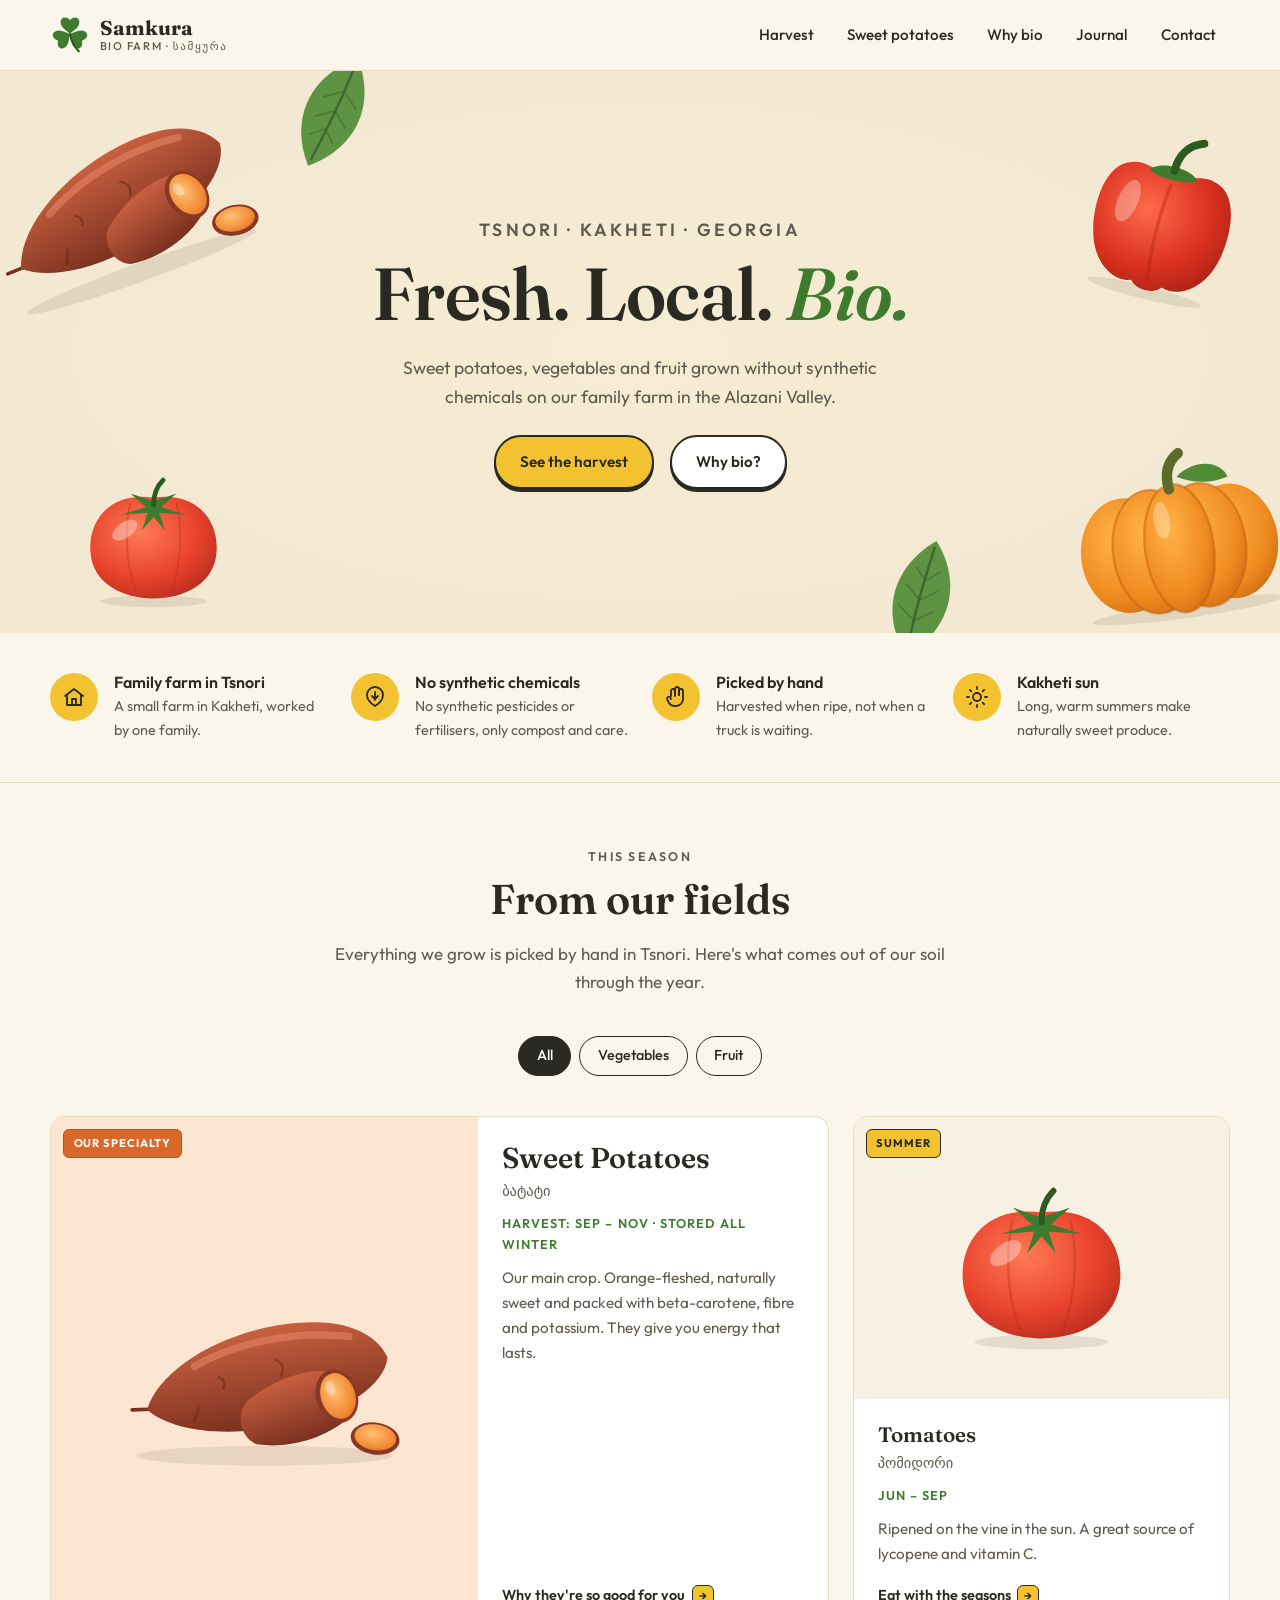
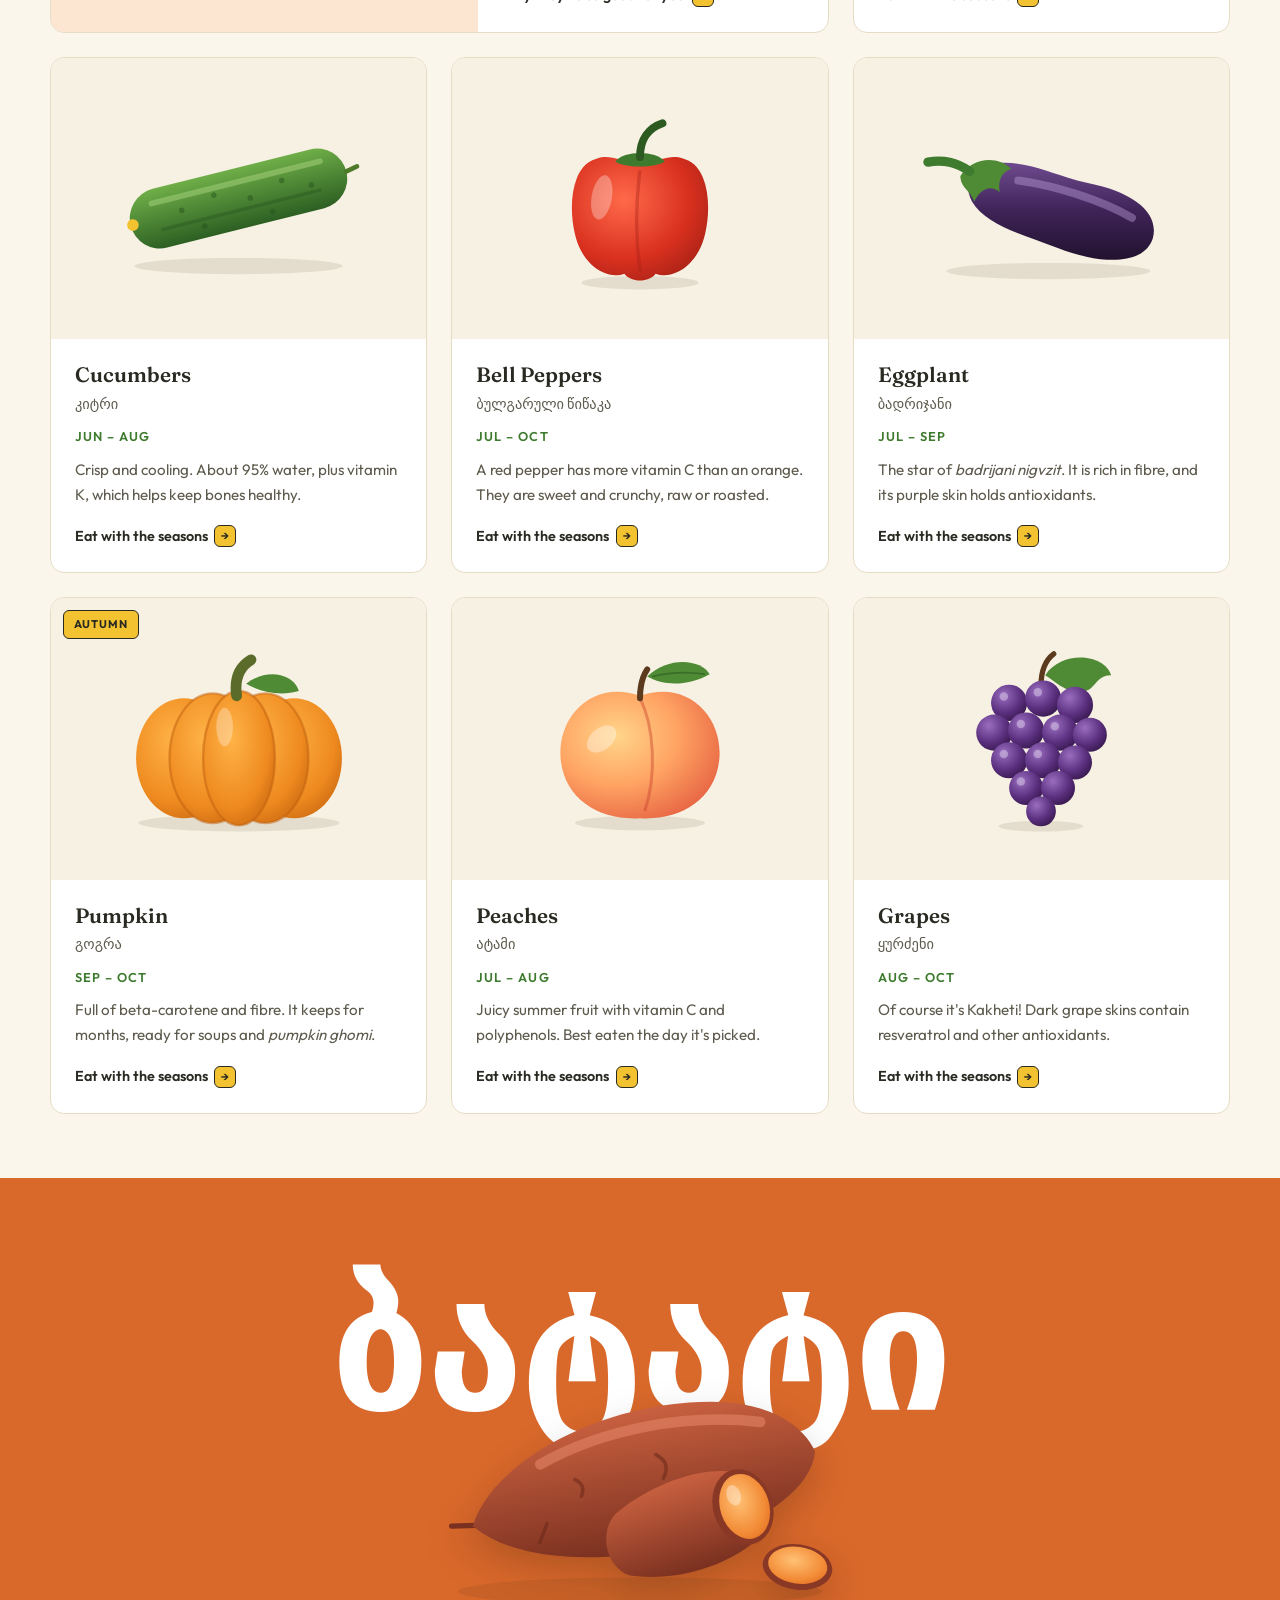
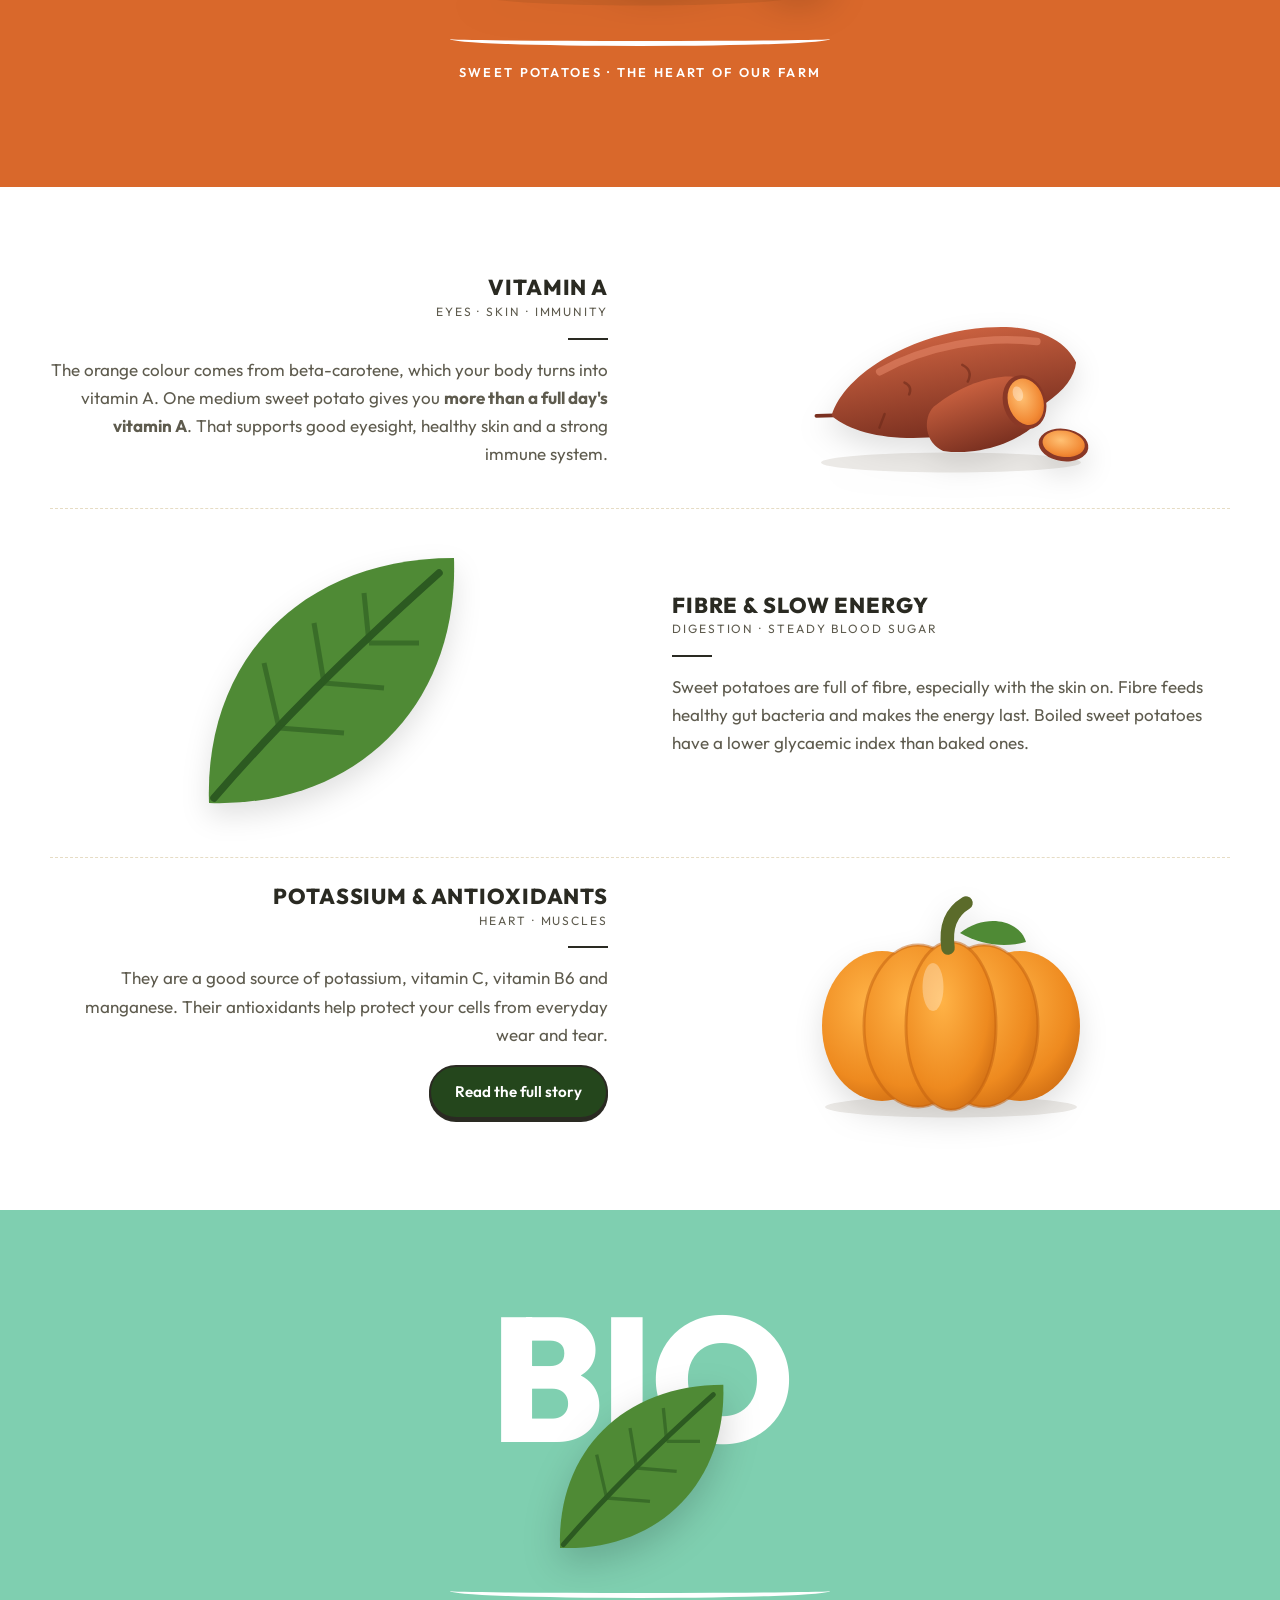
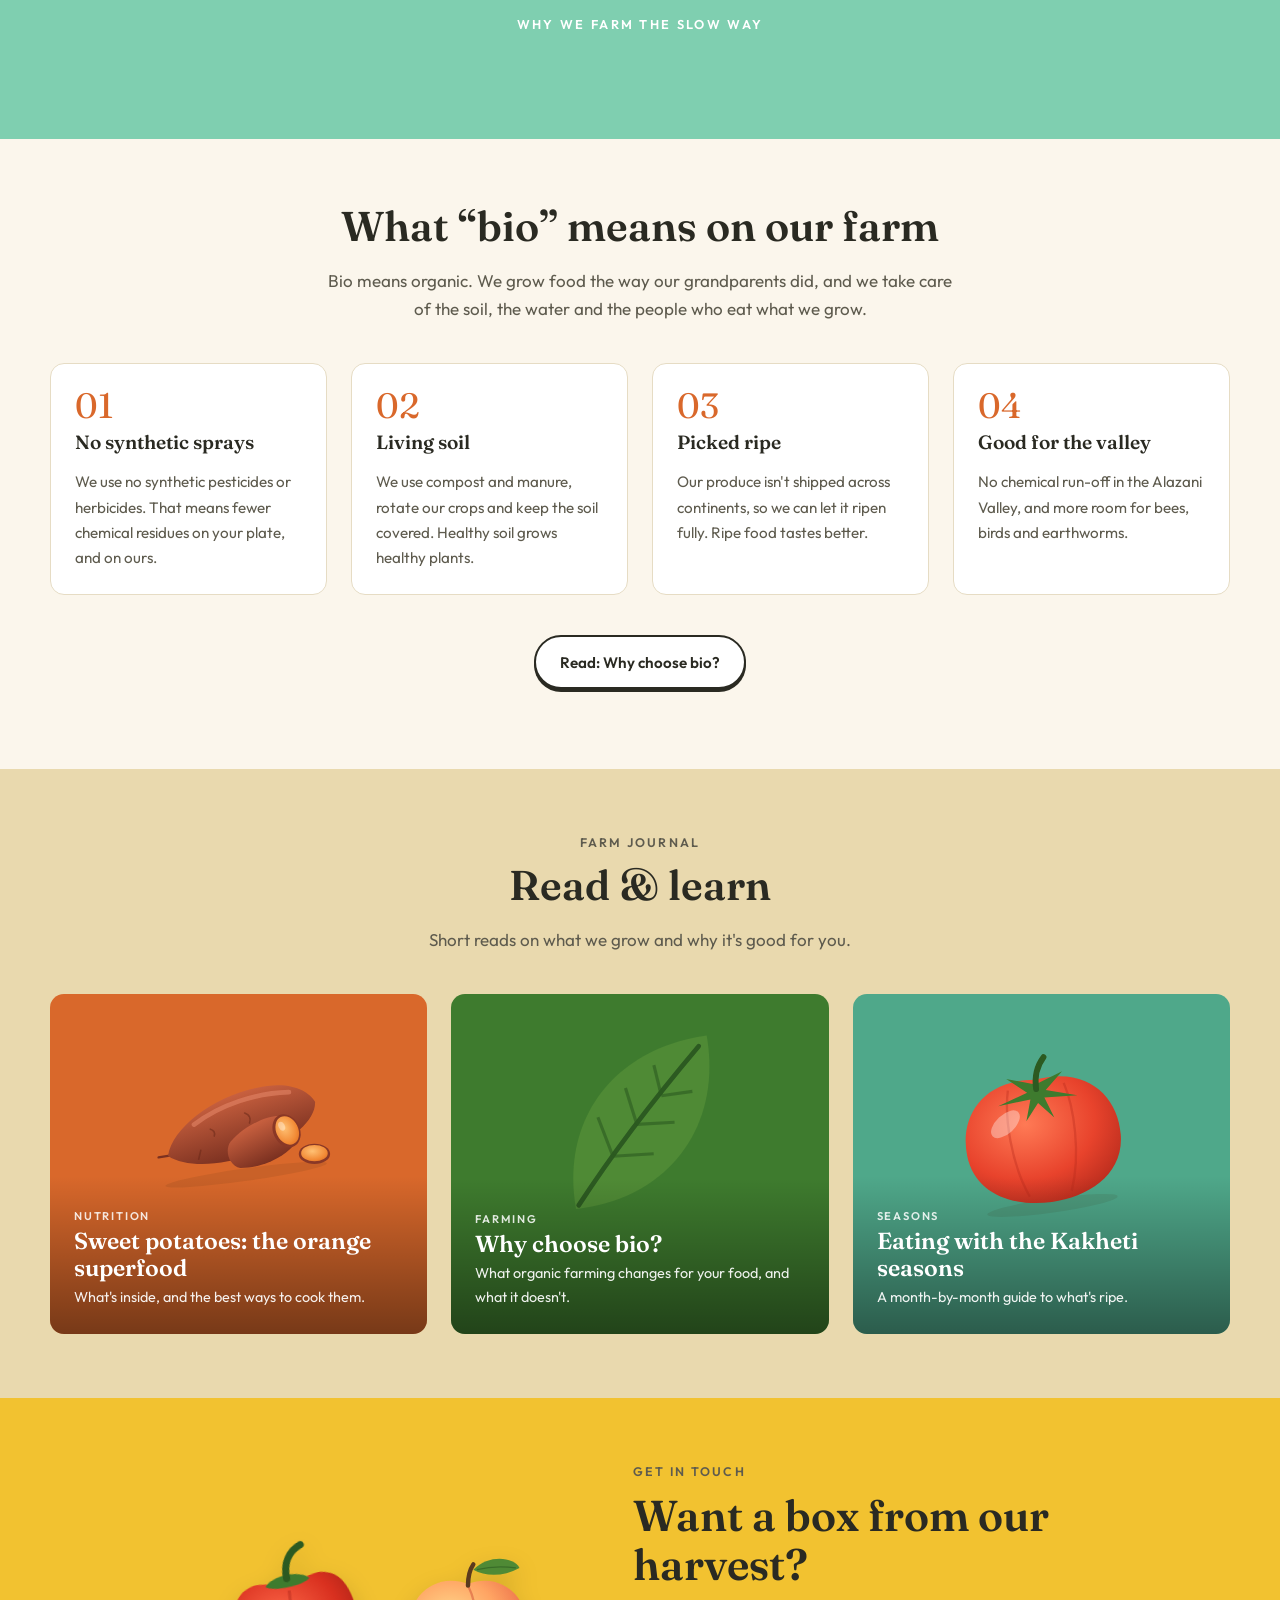
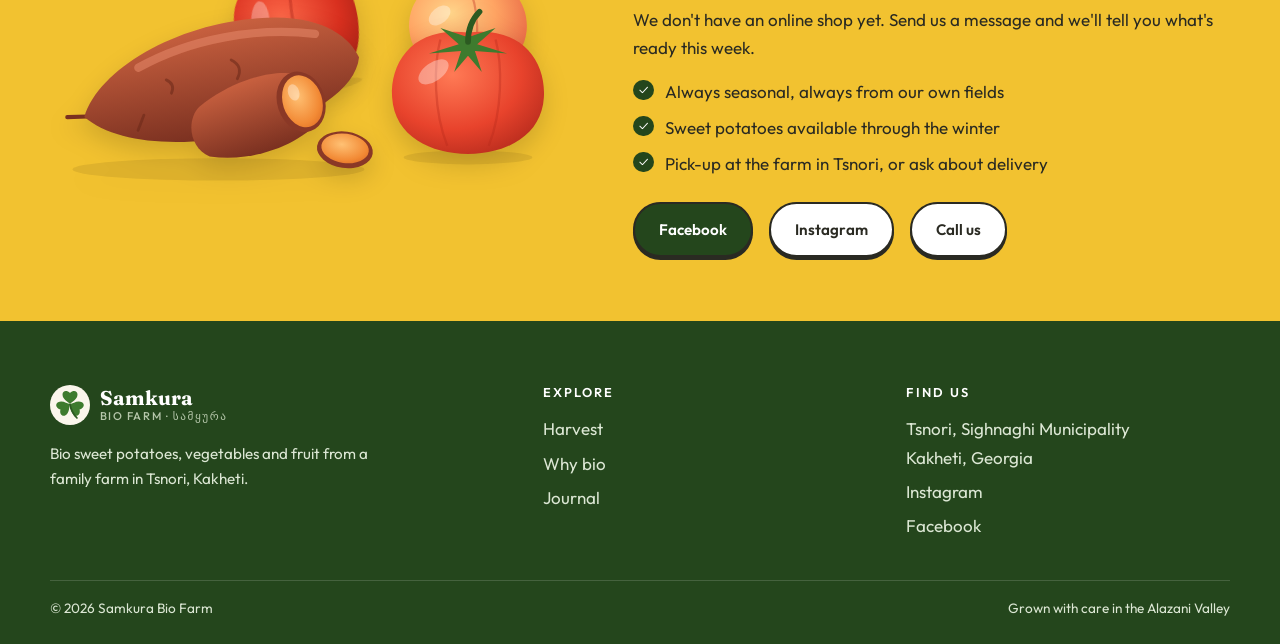
==== index.html @ 32e97f0f "Build first version of Samkura Bio Farm website Static site with hero, product cards, sweet-potato a" ====
<!doctype html>
<html lang="en">
<head>
  <meta charset="utf-8">
  <meta name="viewport" content="width=device-width, initial-scale=1">
  <title>Samkura Bio Farm — Organic sweet potatoes from Tsnori, Kakheti</title>
  <meta name="description" content="Samkura Bio Farm grows bio sweet potatoes, vegetables and fruit without synthetic chemicals in Tsnori, Kakheti, Georgia.">
  <meta property="og:title" content="Samkura Bio Farm — Tsnori, Kakheti">
  <meta property="og:description" content="Bio sweet potatoes, vegetables and fruit from a family farm in the Alazani Valley.">
  <meta property="og:image" content="images/sweet-potato.svg"> <!-- REPLACE with a real farm photo (1200×630 JPG) -->
  <meta property="og:type" content="website">
  <link rel="icon" href="images/logo.svg" type="image/svg+xml">
  <link rel="preconnect" href="https://fonts.googleapis.com">
  <link rel="preconnect" href="https://fonts.gstatic.com" crossorigin>
  <link href="https://fonts.googleapis.com/css2?family=Fraunces:ital,opsz,wght@0,9..144,600;0,9..144,700;1,9..144,600&family=Outfit:wght@400;500;600;800&display=swap" rel="stylesheet">
  <link rel="stylesheet" href="css/style.css">
  <script>document.documentElement.classList.add('js');</script>
  <script src="js/main.js" defer></script>
</head>
<body>
  <a class="skip-link" href="#main">Skip to content</a>

  <!-- ===================== HEADER ===================== -->
  <header class="site-header">
    <div class="container header-inner">
      <a class="brand" href="index.html" aria-label="Samkura Bio Farm home">
        <img src="images/logo.svg" alt="" width="40" height="40">
        <span class="brand-name">Samkura<small>Bio Farm · სამყურა</small></span>
      </a>
      <button class="nav-toggle" aria-expanded="false" aria-controls="site-nav" aria-label="Open menu"><span></span></button>
      <nav class="site-nav" id="site-nav" aria-label="Main">
        <ul class="nav-list">
          <li><a href="#harvest">Harvest</a></li>
          <li><a href="#sweet-potatoes">Sweet potatoes</a></li>
          <li><a href="#why-bio">Why bio</a></li>
          <li><a href="#journal">Journal</a></li>
          <li><a href="#contact">Contact</a></li>
        </ul>
      </nav>
    </div>
  </header>

  <main id="main">

    <!-- ===================== HERO ===================== -->
    <section class="hero" aria-labelledby="hero-title">
      <img class="hero-deco d1" src="images/sweet-potato.svg" alt="">
      <img class="hero-deco d2" src="images/tomato.svg" alt="">
      <img class="hero-deco d3" src="images/pepper.svg" alt="">
      <img class="hero-deco d4" src="images/pumpkin.svg" alt="">
      <img class="hero-deco d5" src="images/leaf.svg" alt="">
      <img class="hero-deco d6" src="images/leaf.svg" alt="">
      <div class="hero-content">
        <p class="eyebrow">Tsnori · Kakheti · Georgia</p>
        <h1 id="hero-title">Fresh. Local. <em>Bio.</em></h1>
        <p>Sweet potatoes, vegetables and fruit grown without synthetic chemicals on our family farm in the Alazani Valley.</p>
        <div class="hero-actions">
          <a class="btn btn-primary" href="#harvest">See the harvest</a>
          <a class="btn btn-ghost" href="#why-bio">Why bio?</a>
        </div>
      </div>
    </section>

    <!-- ===================== FEATURE STRIP ===================== -->
    <section class="features" aria-label="About the farm">
      <div class="container features-grid">
        <div class="feature">
          <span class="feature-icon"><svg viewBox="0 0 24 24"><path d="M3 11l9-7 9 7"/><path d="M5 10v10h14V10"/><path d="M10 20v-6h4v6"/></svg></span>
          <div><h3>Family farm in Tsnori</h3><p>A small farm in Kakheti, worked by one family.</p></div>
        </div>
        <div class="feature">
          <span class="feature-icon"><svg viewBox="0 0 24 24"><path d="M12 21c-5-3-8-7-8-11a8 8 0 0 1 16 0c0 4-3 8-8 11z"/><path d="M12 7v8M9 11l3 3 3-3"/></svg></span>
          <div><h3>No synthetic chemicals</h3><p>No synthetic pesticides or fertilisers, only compost and care.</p></div>
        </div>
        <div class="feature">
          <span class="feature-icon"><svg viewBox="0 0 24 24"><path d="M7 11V6a2 2 0 0 1 4 0v5"/><path d="M11 10V4a2 2 0 0 1 4 0v6"/><path d="M15 10V6a2 2 0 0 1 4 0v8a7 7 0 0 1-7 7h-1a7 7 0 0 1-6-3l-2-4a2 2 0 0 1 3-2l1 2"/></svg></span>
          <div><h3>Picked by hand</h3><p>Harvested when ripe, not when a truck is waiting.</p></div>
        </div>
        <div class="feature">
          <span class="feature-icon"><svg viewBox="0 0 24 24"><circle cx="12" cy="12" r="4"/><path d="M12 2v2M12 20v2M4.9 4.9l1.4 1.4M17.7 17.7l1.4 1.4M2 12h2M20 12h2M4.9 19.1l1.4-1.4M17.7 6.3l1.4-1.4"/></svg></span>
          <div><h3>Kakheti sun</h3><p>Long, warm summers make naturally sweet produce.</p></div>
        </div>
      </div>
    </section>

    <!-- ===================== HARVEST / PRODUCT CARDS ===================== -->
    <!-- REPLACE: confirm the product list with the farm. Swap each SVG for a real photo (e.g. images/sweet-potato.jpg). -->
    <section class="section harvest" id="harvest" aria-labelledby="harvest-title">
      <div class="container">
        <p class="eyebrow center">This season</p>
        <h2 class="section-title" id="harvest-title">From our fields</h2>
        <p class="section-lead">Everything we grow is picked by hand in Tsnori. Here's what comes out of our soil through the year.</p>

        <div class="filter-bar" role="group" aria-label="Filter products">
          <button class="filter-btn" data-filter="all" aria-pressed="true">All</button>
          <button class="filter-btn" data-filter="veg" aria-pressed="false">Vegetables</button>
          <button class="filter-btn" data-filter="fruit" aria-pressed="false">Fruit</button>
        </div>

        <div class="product-grid">
          <article class="product-card featured reveal" data-type="veg">
            <div class="product-media">
              <span class="badge badge-orange">Our specialty</span>
              <img src="images/sweet-potato.svg" alt="Bio sweet potatoes, one cut to show orange flesh" width="240" height="160">
            </div>
            <div class="product-body">
              <h3>Sweet Potatoes</h3>
              <p class="product-ka">ბატატი</p>
              <p class="product-season">Harvest: Sep – Nov · stored all winter</p>
              <p class="product-desc">Our main crop. Orange-fleshed, naturally sweet and packed with beta-carotene, fibre and potassium. They give you energy that lasts.</p>
              <a class="product-link" href="articles/sweet-potato.html">Why they're so good for you <span class="arrow" aria-hidden="true">→</span></a>
            </div>
          </article>

          <article class="product-card reveal" data-type="veg">
            <div class="product-media"><span class="badge">Summer</span><img src="images/tomato.svg" alt="Ripe red tomato" width="160" height="160" loading="lazy"></div>
            <div class="product-body">
              <h3>Tomatoes</h3>
              <p class="product-ka">პომიდორი</p>
              <p class="product-season">Jun – Sep</p>
              <p class="product-desc">Ripened on the vine in the sun. A great source of lycopene and vitamin C.</p>
              <a class="product-link" href="articles/seasonal-eating.html">Eat with the seasons <span class="arrow" aria-hidden="true">→</span></a>
            </div>
          </article>

          <article class="product-card reveal" data-type="veg">
            <div class="product-media"><img src="images/cucumber.svg" alt="Green cucumber" width="220" height="140" loading="lazy"></div>
            <div class="product-body">
              <h3>Cucumbers</h3>
              <p class="product-ka">კიტრი</p>
              <p class="product-season">Jun – Aug</p>
              <p class="product-desc">Crisp and cooling. About 95% water, plus vitamin K, which helps keep bones healthy.</p>
              <a class="product-link" href="articles/seasonal-eating.html">Eat with the seasons <span class="arrow" aria-hidden="true">→</span></a>
            </div>
          </article>

          <article class="product-card reveal" data-type="veg">
            <div class="product-media"><img src="images/pepper.svg" alt="Red bell pepper" width="160" height="170" loading="lazy"></div>
            <div class="product-body">
              <h3>Bell Peppers</h3>
              <p class="product-ka">ბულგარული წიწაკა</p>
              <p class="product-season">Jul – Oct</p>
              <p class="product-desc">A red pepper has more vitamin C than an orange. They are sweet and crunchy, raw or roasted.</p>
              <a class="product-link" href="articles/seasonal-eating.html">Eat with the seasons <span class="arrow" aria-hidden="true">→</span></a>
            </div>
          </article>

          <article class="product-card reveal" data-type="veg">
            <div class="product-media"><img src="images/eggplant.svg" alt="Purple eggplant" width="220" height="150" loading="lazy"></div>
            <div class="product-body">
              <h3>Eggplant</h3>
              <p class="product-ka">ბადრიჯანი</p>
              <p class="product-season">Jul – Sep</p>
              <p class="product-desc">The star of <i>badrijani nigvzit</i>. It is rich in fibre, and its purple skin holds antioxidants.</p>
              <a class="product-link" href="articles/seasonal-eating.html">Eat with the seasons <span class="arrow" aria-hidden="true">→</span></a>
            </div>
          </article>

          <article class="product-card reveal" data-type="veg">
            <div class="product-media"><span class="badge">Autumn</span><img src="images/pumpkin.svg" alt="Orange pumpkin" width="200" height="160" loading="lazy"></div>
            <div class="product-body">
              <h3>Pumpkin</h3>
              <p class="product-ka">გოგრა</p>
              <p class="product-season">Sep – Oct</p>
              <p class="product-desc">Full of beta-carotene and fibre. It keeps for months, ready for soups and <i>pumpkin ghomi</i>.</p>
              <a class="product-link" href="articles/seasonal-eating.html">Eat with the seasons <span class="arrow" aria-hidden="true">→</span></a>
            </div>
          </article>

          <article class="product-card reveal" data-type="fruit">
            <div class="product-media"><img src="images/peach.svg" alt="Ripe peach" width="160" height="160" loading="lazy"></div>
            <div class="product-body">
              <h3>Peaches</h3>
              <p class="product-ka">ატამი</p>
              <p class="product-season">Jul – Aug</p>
              <p class="product-desc">Juicy summer fruit with vitamin C and polyphenols. Best eaten the day it's picked.</p>
              <a class="product-link" href="articles/seasonal-eating.html">Eat with the seasons <span class="arrow" aria-hidden="true">→</span></a>
            </div>
          </article>

          <article class="product-card reveal" data-type="fruit">
            <div class="product-media"><img src="images/grapes.svg" alt="Bunch of dark grapes" width="160" height="180" loading="lazy"></div>
            <div class="product-body">
              <h3>Grapes</h3>
              <p class="product-ka">ყურძენი</p>
              <p class="product-season">Aug – Oct</p>
              <p class="product-desc">Of course it's Kakheti! Dark grape skins contain resveratrol and other antioxidants.</p>
              <a class="product-link" href="articles/seasonal-eating.html">Eat with the seasons <span class="arrow" aria-hidden="true">→</span></a>
            </div>
          </article>
        </div>
      </div>
    </section>

    <!-- ===================== SWEET POTATO BAND ===================== -->
    <section class="band band-orange" id="sweet-potatoes" aria-labelledby="sp-word">
      <h2 class="band-word" id="sp-word">ბატატი</h2>
      <img class="band-img" src="images/sweet-potato.svg" alt="Sweet potatoes" width="240" height="160" loading="lazy">
      <div class="band-swoosh" aria-hidden="true"></div>
      <p class="band-caption">Sweet potatoes · the heart of our farm</p>
    </section>

    <section class="section split-section" aria-label="Sweet potato benefits">
      <div class="container">
        <div class="split reveal">
          <div class="split-text">
            <h3>Vitamin A</h3>
            <p class="sub">Eyes · Skin · Immunity</p>
            <hr class="rule">
            <p>The orange colour comes from beta-carotene, which your body turns into vitamin A. One medium sweet potato gives you <strong>more than a full day's vitamin A</strong>. That supports good eyesight, healthy skin and a strong immune system.</p>
          </div>
          <div class="split-img"><img src="images/sweet-potato.svg" alt="" loading="lazy" width="240" height="160"></div>
        </div>
        <div class="split reverse reveal">
          <div class="split-text">
            <h3>Fibre &amp; slow energy</h3>
            <p class="sub">Digestion · Steady blood sugar</p>
            <hr class="rule">
            <p>Sweet potatoes are full of fibre, especially with the skin on. Fibre feeds healthy gut bacteria and makes the energy last. Boiled sweet potatoes have a lower glycaemic index than baked ones.</p>
          </div>
          <div class="split-img"><img src="images/leaf.svg" alt="" loading="lazy" width="120" height="120"></div>
        </div>
        <div class="split reveal">
          <div class="split-text">
            <h3>Potassium &amp; antioxidants</h3>
            <p class="sub">Heart · Muscles</p>
            <hr class="rule">
            <p>They are a good source of potassium, vitamin C, vitamin B6 and manganese. Their antioxidants help protect your cells from everyday wear and tear.</p>
            <a class="btn btn-dark" href="articles/sweet-potato.html">Read the full story</a>
          </div>
          <div class="split-img"><img src="images/pumpkin.svg" alt="" loading="lazy" width="200" height="160"></div>
        </div>
      </div>
    </section>

    <!-- ===================== WHY BIO ===================== -->
    <section class="band band-mint" aria-labelledby="bio-word">
      <h2 class="band-word" id="bio-word">Bio</h2>
      <img class="band-img band-img-sm" src="images/leaf.svg" alt="" width="120" height="120" loading="lazy">
      <div class="band-swoosh" aria-hidden="true"></div>
      <p class="band-caption">Why we farm the slow way</p>
    </section>

    <!-- REPLACE: confirm these practices with the farmer so every claim is true for Samkura. -->
    <section class="section" id="why-bio" aria-labelledby="why-title">
      <div class="container">
        <h2 class="section-title" id="why-title">What “bio” means on our farm</h2>
        <p class="section-lead">Bio means organic. We grow food the way our grandparents did, and we take care of the soil, the water and the people who eat what we grow.</p>
        <div class="pillars">
          <div class="pillar reveal"><div class="pillar-num">01</div><h3>No synthetic sprays</h3><p>We use no synthetic pesticides or herbicides. That means fewer chemical residues on your plate, and on ours.</p></div>
          <div class="pillar reveal"><div class="pillar-num">02</div><h3>Living soil</h3><p>We use compost and manure, rotate our crops and keep the soil covered. Healthy soil grows healthy plants.</p></div>
          <div class="pillar reveal"><div class="pillar-num">03</div><h3>Picked ripe</h3><p>Our produce isn't shipped across continents, so we can let it ripen fully. Ripe food tastes better.</p></div>
          <div class="pillar reveal"><div class="pillar-num">04</div><h3>Good for the valley</h3><p>No chemical run-off in the Alazani Valley, and more room for bees, birds and earthworms.</p></div>
        </div>
        <p class="center spaced"><a class="btn btn-ghost" href="articles/why-bio.html">Read: Why choose bio?</a></p>
      </div>
    </section>

    <!-- ===================== JOURNAL ===================== -->
    <section class="section journal" id="journal" aria-labelledby="journal-title">
      <div class="container">
        <p class="eyebrow center">Farm journal</p>
        <h2 class="section-title" id="journal-title">Read &amp; learn</h2>
        <p class="section-lead">Short reads on what we grow and why it's good for you.</p>
        <div class="article-grid">
          <a class="article-card c-orange reveal" href="articles/sweet-potato.html">
            <div class="art-bg"><img src="images/sweet-potato.svg" alt="" loading="lazy" width="240" height="160"></div>
            <div class="art-text"><span class="tag">Nutrition</span><h3>Sweet potatoes: the orange superfood</h3><p>What's inside, and the best ways to cook them.</p></div>
          </a>
          <a class="article-card c-green reveal" href="articles/why-bio.html">
            <div class="art-bg"><img src="images/leaf.svg" alt="" loading="lazy" width="120" height="120"></div>
            <div class="art-text"><span class="tag">Farming</span><h3>Why choose bio?</h3><p>What organic farming changes for your food, and what it doesn't.</p></div>
          </a>
          <a class="article-card c-mint reveal" href="articles/seasonal-eating.html">
            <div class="art-bg"><img src="images/tomato.svg" alt="" loading="lazy" width="160" height="160"></div>
            <div class="art-text"><span class="tag">Seasons</span><h3>Eating with the Kakheti seasons</h3><p>A month-by-month guide to what's ripe.</p></div>
          </a>
        </div>
      </div>
    </section>

    <!-- ===================== CONTACT / CTA ===================== -->
    <section class="cta" id="contact" aria-labelledby="contact-title">
      <div class="container cta-inner">
        <div class="cta-art" aria-hidden="true">
          <img class="a3" src="images/pepper.svg" alt="" loading="lazy">
          <img class="a4" src="images/peach.svg" alt="" loading="lazy">
          <img class="a1" src="images/sweet-potato.svg" alt="" loading="lazy">
          <img class="a2" src="images/tomato.svg" alt="" loading="lazy">
        </div>
        <div>
          <p class="eyebrow">Get in touch</p>
          <h2 id="contact-title">Want a box from our harvest?</h2>
          <p>We don't have an online shop yet. Send us a message and we'll tell you what's ready this week.</p>
          <ul class="check-list">
            <li>Always seasonal, always from our own fields</li>
            <li>Sweet potatoes available through the winter</li>
            <li>Pick-up at the farm in Tsnori, or ask about delivery</li> <!-- REPLACE: confirm delivery options -->
          </ul>
          <div class="contact-actions">
            <a class="btn btn-dark" href="https://www.facebook.com/share/1FfDfF2eDs/" target="_blank" rel="noopener">Facebook</a>
            <a class="btn btn-ghost" href="https://www.instagram.com/samkura_biofarm" target="_blank" rel="noopener">Instagram</a>
            <a class="btn btn-ghost" href="tel:+995000000000">Call us</a> <!-- REPLACE phone number -->
          </div>
        </div>
      </div>
    </section>
  </main>

  <!-- ===================== FOOTER ===================== -->
  <footer class="site-footer">
    <div class="container footer-grid">
      <div class="footer-brand">
        <a class="brand" href="index.html">
          <img src="images/logo.svg" alt="" width="40" height="40" class="logo-chip">
          <span class="brand-name">Samkura<small>Bio Farm · სამყურა</small></span>
        </a>
        <p>Bio sweet potatoes, vegetables and fruit from a family farm in Tsnori, Kakheti.</p>
      </div>
      <div>
        <h4>Explore</h4>
        <ul>
          <li><a href="#harvest">Harvest</a></li>
          <li><a href="#why-bio">Why bio</a></li>
          <li><a href="#journal">Journal</a></li>
        </ul>
      </div>
      <div>
        <h4>Find us</h4>
        <ul>
          <li>Tsnori, Sighnaghi Municipality<br>Kakheti, Georgia</li>
          <li><a href="https://www.instagram.com/samkura_biofarm" target="_blank" rel="noopener">Instagram</a></li>
          <li><a href="https://www.facebook.com/share/1FfDfF2eDs/" target="_blank" rel="noopener">Facebook</a></li>
        </ul>
      </div>
    </div>
    <div class="container footer-bottom">
      <span>© <span data-year>2026</span> Samkura Bio Farm</span>
      <span>Grown with care in the Alazani Valley</span>
    </div>
  </footer>
</body>
</html>
---- css/style.css ----
/* =========================================================
   Samkura Bio Farm — main stylesheet
   Edit the design tokens below to change colours & fonts.
   ========================================================= */

:root {
  /* Colours */
  --cream: #FBF6EC;
  --cream-deep: #F3E9D2;
  --sand: #E9D9AE;
  --ink: #2A2A22;
  --ink-soft: #5E5B4E;
  --green: #3E7B2E;
  --green-dark: #24461C;
  --orange: #D9682B;        /* sweet-potato orange */
  --orange-deep: #B8521C;
  --yellow: #F2C230;
  --mint: #7FCFB0;
  --white: #FFFFFF;
  --line: #E6DCC4;

  /* Type */
  --font-head: "Fraunces", Georgia, "Noto Serif Georgian", serif;
  --font-body: "Outfit", system-ui, "Noto Sans Georgian", sans-serif;

  /* Spacing & shape */
  --space-1: .25rem;
  --space-2: .5rem;
  --space-3: 1rem;
  --space-4: 1.5rem;
  --space-5: 2.5rem;
  --space-6: 4rem;
  --space-7: 6rem;
  --radius: 14px;
  --radius-pill: 999px;
  --shadow: 0 10px 30px -12px rgba(60, 45, 10, .25);
  --max: 1180px;
}

*, *::before, *::after { box-sizing: border-box; }
html { scroll-behavior: smooth; }
body {
  margin: 0;
  background: var(--cream);
  color: var(--ink);
  font-family: var(--font-body);
  font-size: 1.0625rem;
  line-height: 1.65;
  -webkit-font-smoothing: antialiased;
}
img { max-width: 100%; height: auto; display: block; }
a { color: var(--green); }
h1, h2, h3, h4 { font-family: var(--font-head); line-height: 1.15; margin: 0 0 var(--space-3); font-weight: 600; }
p { margin: 0 0 var(--space-3); }

.container { width: min(100% - 2rem, var(--max)); margin-inline: auto; }
.eyebrow {
  font-family: var(--font-body);
  font-size: .78rem;
  font-weight: 600;
  letter-spacing: .18em;
  text-transform: uppercase;
  color: var(--ink-soft);
  margin-bottom: var(--space-2);
}
.section { padding-block: var(--space-6); }
.section-title { text-align: center; font-size: clamp(1.8rem, 4vw, 2.6rem); }
.section-lead { text-align: center; max-width: 40rem; margin: 0 auto var(--space-5); color: var(--ink-soft); }
.skip-link { position: absolute; left: -999px; top: 0; background: var(--ink); color: var(--white); padding: .5rem 1rem; z-index: 100; }
.skip-link:focus { left: 1rem; }

/* ---------- Buttons ---------- */
.btn {
  display: inline-flex; align-items: center; gap: .5rem;
  padding: .8rem 1.5rem;
  border-radius: var(--radius-pill);
  font-family: var(--font-body); font-weight: 600; font-size: .95rem;
  text-decoration: none;
  border: 2px solid var(--ink);
  transition: transform .15s ease, box-shadow .15s ease, background .15s ease;
  box-shadow: 0 3px 0 var(--ink);
}
.btn:hover { transform: translateY(-2px); box-shadow: 0 5px 0 var(--ink); }
.btn:active { transform: translateY(1px); box-shadow: 0 1px 0 var(--ink); }
.btn-primary { background: var(--yellow); color: var(--ink); }
.btn-ghost { background: var(--white); color: var(--ink); }
.btn-dark { background: var(--green-dark); color: var(--white); }

/* ---------- Header ---------- */
.site-header {
  position: sticky; top: 0; z-index: 50;
  background: rgba(251, 246, 236, .92);
  backdrop-filter: blur(8px);
  border-bottom: 1px solid var(--line);
}
.header-inner { display: flex; align-items: center; justify-content: space-between; gap: var(--space-3); min-height: 70px; }
.brand { display: flex; align-items: center; gap: .6rem; text-decoration: none; color: var(--ink); }
.brand img { width: 40px; height: 40px; }
.brand-name { font-family: var(--font-head); font-weight: 700; font-size: 1.25rem; line-height: 1; }
.brand-name small { display: block; font-family: var(--font-body); font-size: .7rem; font-weight: 500; letter-spacing: .14em; text-transform: uppercase; color: var(--ink-soft); margin-top: .2rem; }
.nav-list { list-style: none; display: flex; flex-wrap: wrap; gap: .25rem; margin: 0; padding: 0; }
.nav-list a {
  display: block; padding: .45rem .9rem; border-radius: var(--radius-pill);
  color: var(--ink); text-decoration: none; font-weight: 500; font-size: .95rem;
}
.nav-list a:hover, .nav-list a[aria-current="page"] { background: var(--yellow); }
.nav-toggle { display: none; }

@media (max-width: 760px) {
  .js .nav-toggle {
    display: inline-flex; align-items: center; justify-content: center;
    width: 44px; height: 44px; border-radius: 50%;
    border: 2px solid var(--ink); background: var(--yellow); cursor: pointer;
  }
  .nav-toggle span, .nav-toggle span::before, .nav-toggle span::after {
    display: block; width: 18px; height: 2px; background: var(--ink); position: relative; content: "";
  }
  .nav-toggle span::before { position: absolute; top: -6px; }
  .nav-toggle span::after { position: absolute; top: 6px; }
  .js .site-nav { display: none; position: absolute; left: 0; right: 0; top: 100%; background: var(--cream); border-bottom: 1px solid var(--line); padding: var(--space-3); }
  .js .site-nav.open { display: block; }
  .js .nav-list { flex-direction: column; }
  .js .nav-list a { padding: .8rem 1rem; font-size: 1.05rem; }
  .header-inner { flex-wrap: wrap; }
}

/* ---------- Hero ---------- */
.hero {
  position: relative; overflow: hidden;
  background: radial-gradient(ellipse at center, #F6EBD3 0%, var(--cream-deep) 70%);
  padding-block: clamp(5rem, 12vw, 9rem);
  text-align: center;
}
.hero-content { position: relative; z-index: 2; max-width: 36rem; margin-inline: auto; padding-inline: 1rem; }
.hero h1 { font-size: clamp(2.6rem, 7vw, 4.6rem); font-weight: 600; letter-spacing: -.01em; }
.hero h1 em { font-style: italic; color: var(--green); }
.hero p { font-size: 1.1rem; color: var(--ink-soft); }
.hero-actions { display: flex; gap: var(--space-3); justify-content: center; flex-wrap: wrap; margin-top: var(--space-4); }
.hero-deco { position: absolute; z-index: 1; pointer-events: none; }
.hero-deco.d1 { width: clamp(140px, 22vw, 300px); left: -2%; top: 6%; transform: rotate(-20deg); }
.hero-deco.d2 { width: clamp(90px, 12vw, 170px); left: 6%; bottom: 4%; }
.hero-deco.d3 { width: clamp(100px, 14vw, 190px); right: 2%; top: 8%; transform: rotate(14deg); }
.hero-deco.d4 { width: clamp(120px, 18vw, 250px); right: -1%; bottom: 2%; transform: rotate(-8deg); }
.hero-deco.d5 { width: clamp(60px, 8vw, 110px); left: 22%; top: -2%; transform: rotate(160deg); opacity: .9; }
.hero-deco.d6 { width: clamp(60px, 8vw, 110px); right: 24%; bottom: -3%; transform: rotate(-30deg); opacity: .9; }
@media (max-width: 640px) {
  .hero-deco.d5, .hero-deco.d6 { display: none; }
  .hero-deco { opacity: .35; }
}

/* ---------- Feature strip ---------- */
.features { background: var(--cream); padding-block: var(--space-5); border-bottom: 1px solid var(--line); }
.features-grid { display: grid; gap: var(--space-4); grid-template-columns: repeat(auto-fit, minmax(220px, 1fr)); }
.feature { display: flex; gap: var(--space-3); align-items: flex-start; }
.feature-icon {
  flex: none; width: 48px; height: 48px; border-radius: 50%;
  background: var(--yellow); display: grid; place-items: center;
}
.feature-icon svg { width: 24px; height: 24px; stroke: var(--ink); fill: none; stroke-width: 1.8; stroke-linecap: round; stroke-linejoin: round; }
.feature h3 { font-size: 1rem; margin-bottom: .2rem; font-family: var(--font-body); font-weight: 600; }
.feature p { font-size: .9rem; color: var(--ink-soft); margin: 0; }

/* ---------- Big word band (inspired by the "VEGAN / EETCAFÉ" bands) ---------- */
.band {
  position: relative; overflow: hidden;
  display: grid; place-items: center;
  padding-block: clamp(3rem, 8vw, 5.5rem);
  text-align: center;
}
.band-orange { background: var(--orange); }
.band-mint { background: var(--mint); }
.band-yellow { background: var(--yellow); }
.band-word {
  font-family: var(--font-body); font-weight: 800;
  font-size: clamp(3.5rem, 16vw, 11rem);
  line-height: .9; letter-spacing: -.02em;
  color: var(--white); margin: 0;
  text-transform: uppercase;
  position: relative; z-index: 1;
}
.band-img {
  position: relative; z-index: 2;
  width: clamp(200px, 38vw, 420px);
  margin-top: clamp(-5.5rem, -9vw, -2.5rem);
  filter: drop-shadow(0 14px 18px rgba(0,0,0,.18));
}
.band-swoosh { width: clamp(180px, 34vw, 380px); height: 14px; margin-top: var(--space-3); border-bottom: 5px solid var(--white); border-radius: 0 0 50% 50%; }
.band-caption { color: var(--white); font-weight: 600; letter-spacing: .18em; text-transform: uppercase; font-size: .8rem; margin-top: var(--space-3); }

/* ---------- Product cards ---------- */
.harvest { background: var(--cream); }
.filter-bar { display: flex; flex-wrap: wrap; gap: .5rem; justify-content: center; margin-bottom: var(--space-5); }
.filter-btn {
  font: inherit; font-size: .9rem; font-weight: 500;
  padding: .45rem 1.1rem; border-radius: var(--radius-pill);
  border: 1.5px solid var(--ink); background: transparent; color: var(--ink); cursor: pointer;
}
.filter-btn[aria-pressed="true"] { background: var(--ink); color: var(--white); }
.product-grid { display: grid; gap: var(--space-4); grid-template-columns: repeat(auto-fill, minmax(240px, 1fr)); }
.product-card {
  background: var(--white); border: 1px solid var(--line); border-radius: var(--radius);
  overflow: hidden; display: flex; flex-direction: column;
  transition: transform .2s ease, box-shadow .2s ease;
}
.product-card:hover { transform: translateY(-4px); box-shadow: var(--shadow); }
.product-card[hidden] { display: none; }
.product-media { position: relative; background: #F7F1E3; aspect-ratio: 4 / 3; display: grid; place-items: center; padding: var(--space-4); }
.product-media img { width: 78%; height: 100%; object-fit: contain; transition: transform .3s ease; }
.product-card:hover .product-media img { transform: scale(1.06) rotate(-2deg); }
.badge {
  position: absolute; top: .75rem; left: .75rem;
  background: var(--yellow); color: var(--ink);
  font-size: .7rem; font-weight: 700; letter-spacing: .08em; text-transform: uppercase;
  padding: .25rem .6rem; border-radius: 6px; border: 1.5px solid var(--ink);
}
.badge-orange { background: var(--orange); color: var(--white); border-color: var(--orange-deep); }
.product-body { padding: var(--space-4); display: flex; flex-direction: column; gap: .35rem; flex: 1; }
.product-body h3 { font-size: 1.3rem; margin: 0; }
.product-ka { font-size: .9rem; color: var(--ink-soft); margin: 0; }
.product-season { font-size: .8rem; font-weight: 600; color: var(--green); text-transform: uppercase; letter-spacing: .08em; margin: .25rem 0; }
.product-desc { font-size: .95rem; color: var(--ink-soft); margin: 0 0 .75rem; }
.product-link { margin-top: auto; font-weight: 600; font-size: .9rem; color: var(--ink); text-decoration: none; display: inline-flex; align-items: center; gap: .4rem; }
.product-link .arrow { display: inline-grid; place-items: center; width: 22px; height: 22px; border-radius: 6px; background: var(--yellow); border: 1.5px solid var(--ink); font-size: .75rem; }
.product-card.featured { grid-column: span 2; flex-direction: row; }
.product-card.featured .product-media { flex: 1 1 55%; aspect-ratio: auto; background: #FCE6D2; }
.product-card.featured .product-body { flex: 1 1 45%; justify-content: center; }
.product-card.featured h3 { font-size: 1.8rem; }
@media (max-width: 640px) {
  .product-card.featured { grid-column: auto; flex-direction: column; }
  .product-card.featured .product-media { aspect-ratio: 4 / 3; }
}

/* ---------- Split rows (Crudo-style alternating text + illustration) ---------- */
.split-section { background: var(--white); }
.split { display: grid; gap: var(--space-5) var(--space-6); grid-template-columns: 1fr 1fr; align-items: center; padding-block: var(--space-4); }
.split + .split { border-top: 1px dashed var(--line); }
.split-text h3 { font-family: var(--font-body); font-weight: 800; text-transform: uppercase; letter-spacing: .04em; font-size: 1.35rem; margin-bottom: .1rem; }
.split-text .sub { font-size: .75rem; letter-spacing: .16em; text-transform: uppercase; color: var(--ink-soft); }
.split-text .rule { width: 40px; height: 2px; background: var(--ink); margin: var(--space-3) 0; border: 0; }
.split-text p { color: var(--ink-soft); }
.split-img img { width: min(100%, 300px); margin-inline: auto; filter: drop-shadow(0 12px 14px rgba(0,0,0,.12)); }
.split.reverse .split-text { order: 2; }
.split:not(.reverse) .split-text { text-align: right; }
.split:not(.reverse) .split-text .rule { margin-left: auto; }
@media (max-width: 760px) {
  .split { grid-template-columns: 1fr; }
  .split .split-text, .split:not(.reverse) .split-text { order: 2; text-align: left; }
  .split:not(.reverse) .split-text .rule { margin-left: 0; }
  .split-img img { width: 200px; }
}

/* ---------- Bio pillars ---------- */
.pillars { display: grid; gap: var(--space-4); grid-template-columns: repeat(auto-fit, minmax(230px, 1fr)); }
.pillar { background: var(--white); border-radius: var(--radius); padding: var(--space-4); border: 1px solid var(--line); }
.pillar-num { font-family: var(--font-head); font-size: 2.2rem; color: var(--orange); line-height: 1; margin-bottom: var(--space-2); }
.pillar h3 { font-size: 1.2rem; }
.pillar p { color: var(--ink-soft); font-size: .95rem; margin: 0; }

/* ---------- Journal / article cards ---------- */
.journal { background: var(--sand); }
.article-grid { display: grid; gap: var(--space-4); grid-template-columns: repeat(auto-fill, minmax(280px, 1fr)); }
.article-card {
  position: relative; border-radius: var(--radius); overflow: hidden;
  min-height: 340px; display: flex; flex-direction: column; justify-content: flex-end;
  color: var(--white); text-decoration: none; background: var(--green-dark);
  transition: transform .2s ease;
}
.article-card:hover { transform: translateY(-4px); }
.article-card .art-bg { position: absolute; inset: 0; display: grid; place-items: center; padding: 2rem 2rem 7rem; }
.article-card .art-bg img { width: 60%; transform: rotate(-8deg); transition: transform .4s ease; }
.article-card:hover .art-bg img { transform: rotate(0) scale(1.05); }
.article-card.c-orange { background: var(--orange); }
.article-card.c-green { background: var(--green); }
.article-card.c-mint { background: #4FA88A; }
.article-card .art-text { position: relative; padding: var(--space-4); background: linear-gradient(to top, rgba(0,0,0,.45), transparent); }
.article-card h3 { font-size: 1.45rem; margin-bottom: .3rem; }
.article-card p { font-size: .9rem; opacity: .92; margin: 0; }
.article-card .tag { font-size: .7rem; letter-spacing: .16em; text-transform: uppercase; font-weight: 600; opacity: .85; }

/* ---------- Contact / CTA ---------- */
.cta { background: var(--yellow); overflow: hidden; }
.cta-inner { display: grid; grid-template-columns: 1fr 1.1fr; gap: var(--space-5); align-items: center; padding-block: var(--space-6); }
.cta-art { position: relative; min-height: 260px; }
.cta-art img { position: absolute; filter: drop-shadow(0 10px 12px rgba(0,0,0,.15)); }
.cta-art .a1 { width: 62%; left: 0; bottom: 0; }
.cta-art .a2 { width: 34%; right: 6%; bottom: 8%; }
.cta-art .a3 { width: 30%; left: 30%; top: 0; transform: rotate(-12deg); }
.cta-art .a4 { width: 26%; right: 10%; top: 6%; }
.cta h2 { font-size: clamp(1.9rem, 4vw, 2.7rem); }
.check-list { list-style: none; padding: 0; margin: var(--space-3) 0 var(--space-4); }
.check-list li { padding-left: 2rem; position: relative; margin-bottom: .5rem; }
.check-list li::before { content: "✓"; position: absolute; left: 0; top: .1rem; width: 1.3rem; height: 1.3rem; border-radius: 50%; background: var(--green-dark); color: var(--white); font-size: .75rem; display: grid; place-items: center; }
.contact-actions { display: flex; flex-wrap: wrap; gap: var(--space-3); }
@media (max-width: 760px) {
  .cta-inner { grid-template-columns: 1fr; }
  .cta-art { min-height: 200px; order: 2; }
}

/* ---------- Footer ---------- */
.site-footer { background: var(--green-dark); color: #DCE7D4; padding-block: var(--space-6) var(--space-4); }
.footer-grid { display: grid; gap: var(--space-5); grid-template-columns: 1.4fr 1fr 1fr; }
.site-footer h4 { color: var(--white); font-family: var(--font-body); font-size: .8rem; letter-spacing: .16em; text-transform: uppercase; }
.site-footer a { color: #DCE7D4; text-decoration: none; }
.site-footer a:hover { color: var(--yellow); }
.site-footer ul { list-style: none; padding: 0; margin: 0; display: grid; gap: .4rem; }
.footer-brand .brand { color: var(--white); margin-bottom: var(--space-3); }
.footer-brand .brand small { color: #B6C7AB; }
.footer-brand p { font-size: .95rem; max-width: 22rem; }
.footer-bottom { border-top: 1px solid rgba(255,255,255,.15); margin-top: var(--space-5); padding-top: var(--space-3); font-size: .85rem; display: flex; justify-content: space-between; flex-wrap: wrap; gap: var(--space-2); }
@media (max-width: 760px) { .footer-grid { grid-template-columns: 1fr; } }

/* ---------- Article pages ---------- */
.article-hero { padding-block: var(--space-6) var(--space-5); text-align: center; position: relative; overflow: hidden; }
.article-hero.c-orange { background: var(--orange); color: var(--white); }
.article-hero.c-mint { background: var(--mint); color: var(--ink); }
.article-hero.c-green { background: var(--green); color: var(--white); }
.article-hero .eyebrow { color: inherit; opacity: .85; }
.article-hero h1 { font-size: clamp(2.2rem, 6vw, 3.8rem); max-width: 48rem; margin-inline: auto; }
.article-hero .meta { font-size: .9rem; opacity: .85; }
.article-hero img { width: clamp(180px, 30vw, 320px); margin: var(--space-4) auto 0; filter: drop-shadow(0 14px 18px rgba(0,0,0,.2)); }
.prose { max-width: 42rem; margin-inline: auto; padding-block: var(--space-6); }
.prose h2 { font-size: 1.8rem; margin-top: var(--space-5); }
.prose h3 { font-size: 1.3rem; margin-top: var(--space-4); }
.prose ul, .prose ol { padding-left: 1.3rem; }
.prose li { margin-bottom: .5rem; }
.prose .lead { font-size: 1.25rem; color: var(--ink); font-family: var(--font-head); line-height: 1.5; }
.prose blockquote { margin: var(--space-5) 0; padding: var(--space-4); background: var(--white); border-left: 5px solid var(--orange); border-radius: 0 var(--radius) var(--radius) 0; font-family: var(--font-head); font-size: 1.2rem; }
.fact-box { background: var(--cream-deep); border-radius: var(--radius); padding: var(--space-4); margin: var(--space-4) 0; }
.fact-box h3 { margin-top: 0; }
.nutri-table { width: 100%; border-collapse: collapse; font-size: .95rem; }
.nutri-table th, .nutri-table td { text-align: left; padding: .55rem .25rem; border-bottom: 1px solid var(--line); }
.nutri-table td:last-child, .nutri-table th:last-child { text-align: right; }
.note { font-size: .85rem; color: var(--ink-soft); }
.back-link { display: inline-block; margin-bottom: var(--space-4); font-weight: 600; text-decoration: none; }

/* ---------- Scroll reveal ---------- */
.js .reveal { opacity: 0; transform: translateY(20px); transition: opacity .6s ease, transform .6s ease; }
.js .reveal.in { opacity: 1; transform: none; }

@media (prefers-reduced-motion: reduce) {
  html { scroll-behavior: auto; }
  *, *::before, *::after { transition: none !important; animation: none !important; }
  .js .reveal { opacity: 1; transform: none; }
}

/* ---------- Small utilities ---------- */
.center { text-align: center; }
.spaced { margin-top: var(--space-5); }
.band-img-sm { width: clamp(120px, 18vw, 200px); }
.logo-chip { background: var(--cream); border-radius: 50%; padding: 4px; }

/* ---------- Product grid layout tuning ---------- */
@media (min-width: 900px) {
  .product-grid { grid-template-columns: repeat(3, 1fr); }
}
@media (max-width: 600px) {
  .product-grid { gap: var(--space-3); }
  .product-card:not(.featured) { flex-direction: row; }
  .product-card:not(.featured) .product-media { flex: 0 0 38%; aspect-ratio: auto; padding: var(--space-3); }
  .product-card:not(.featured) .product-media img { width: 100%; }
  .product-card:not(.featured) .product-body { padding: var(--space-3); }
  .product-card:not(.featured) .badge { font-size: .6rem; top: .4rem; left: .4rem; }
  .product-body h3 { font-size: 1.15rem; }
  .product-desc { font-size: .88rem; }
}
.product-card:not(.featured) .product-media img { height: auto; aspect-ratio: 4 / 3; max-height: 200px; }
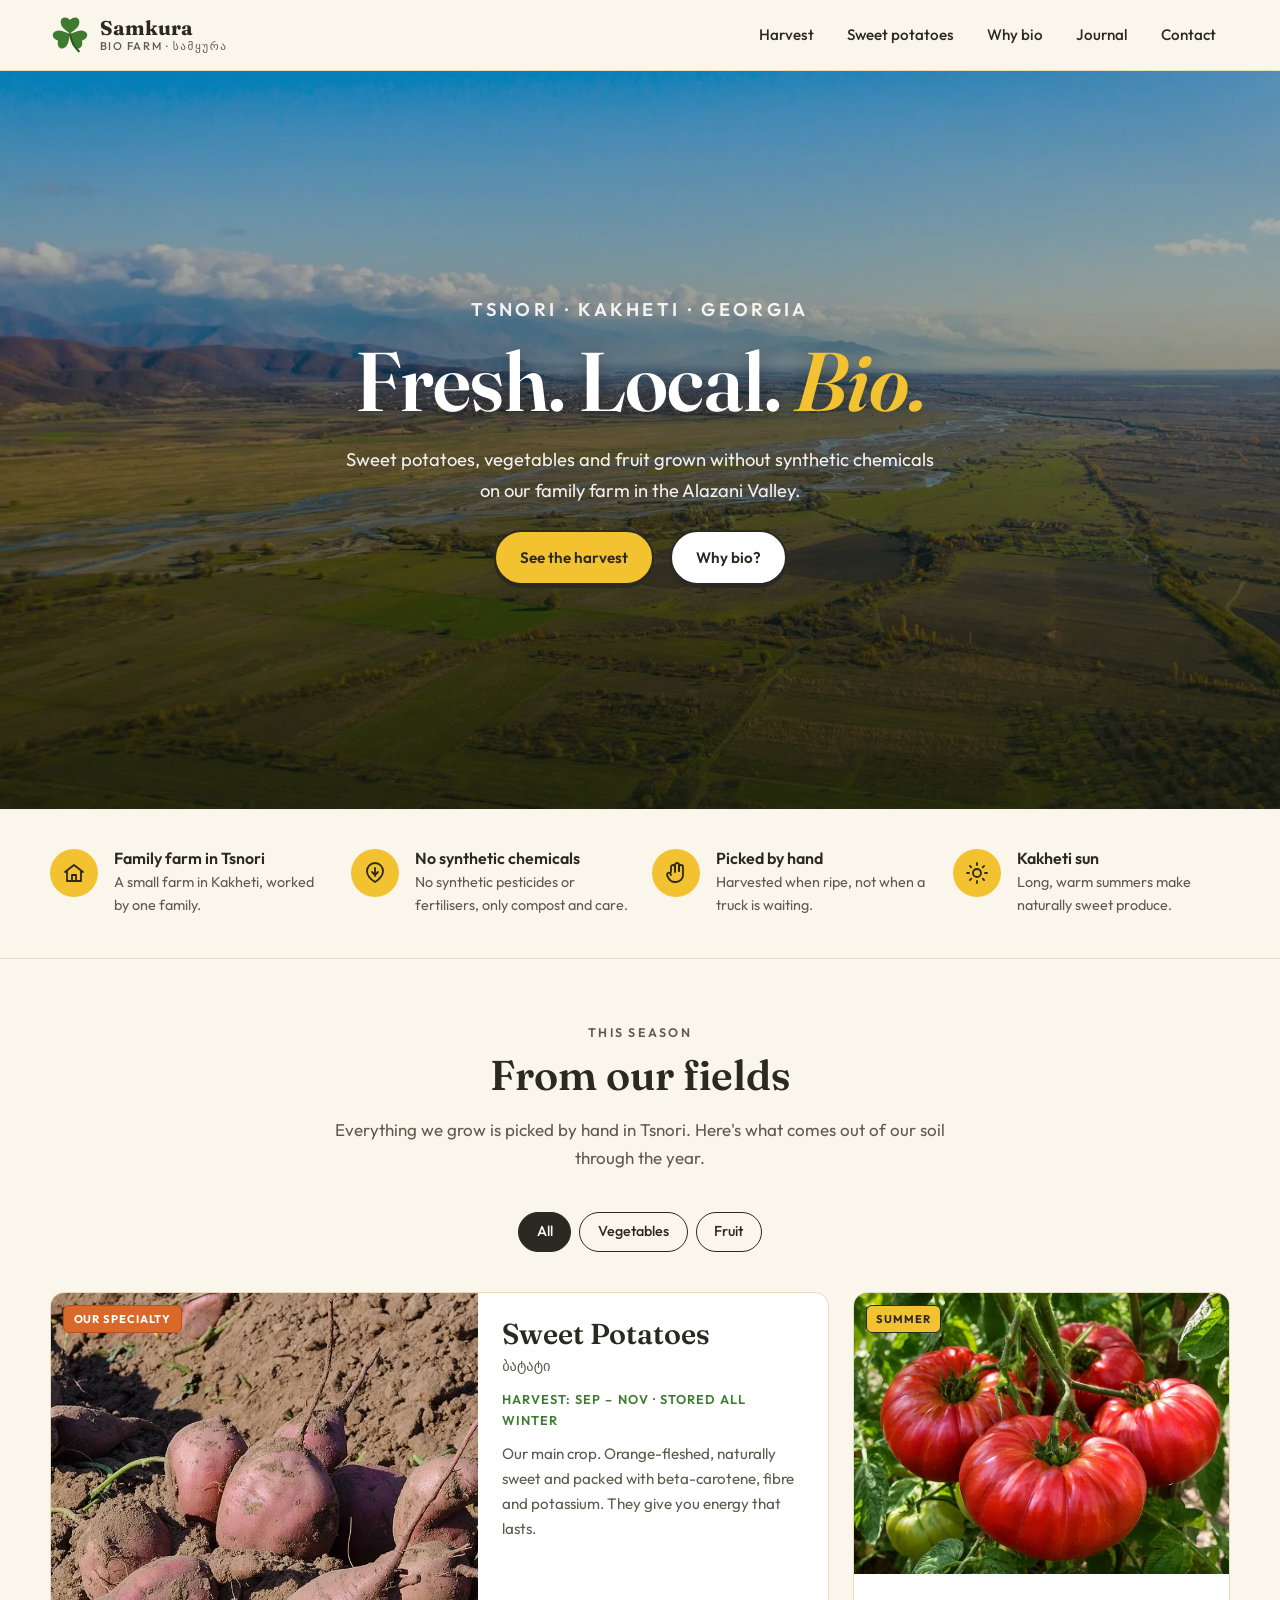
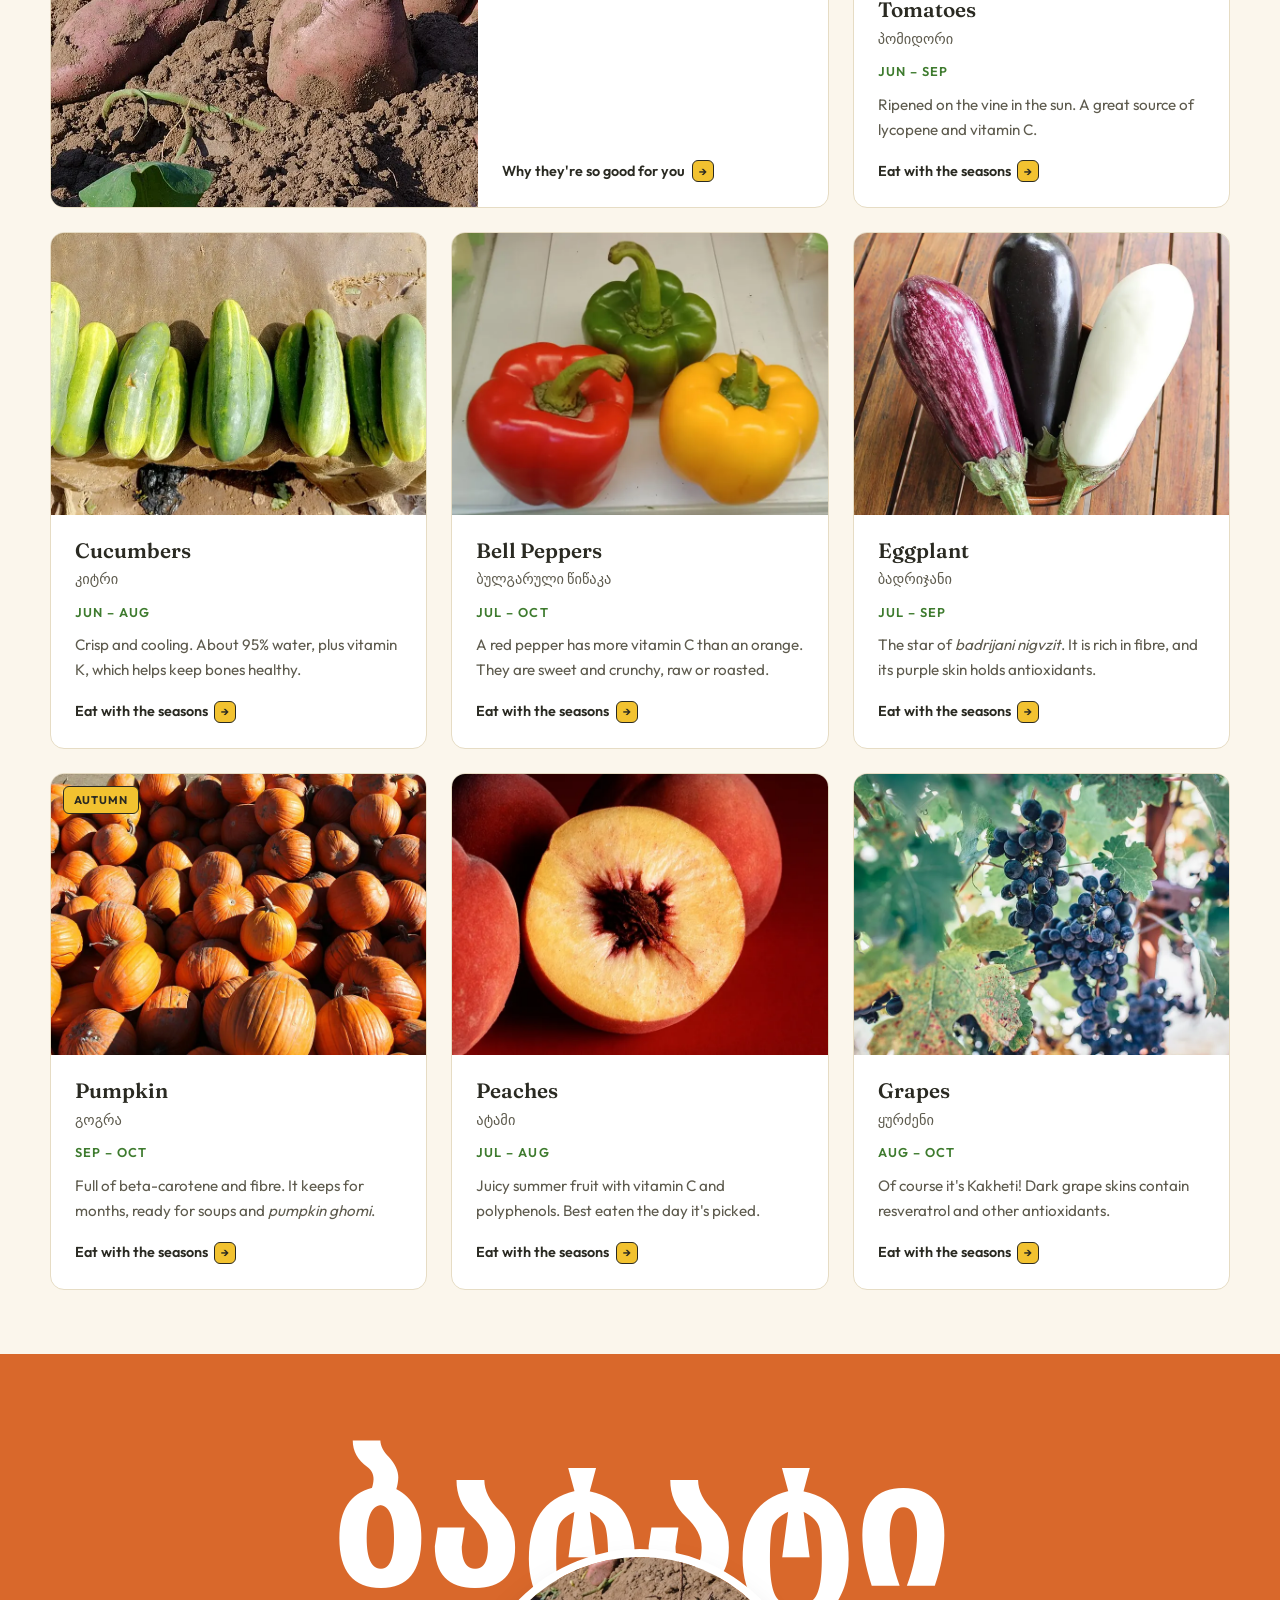
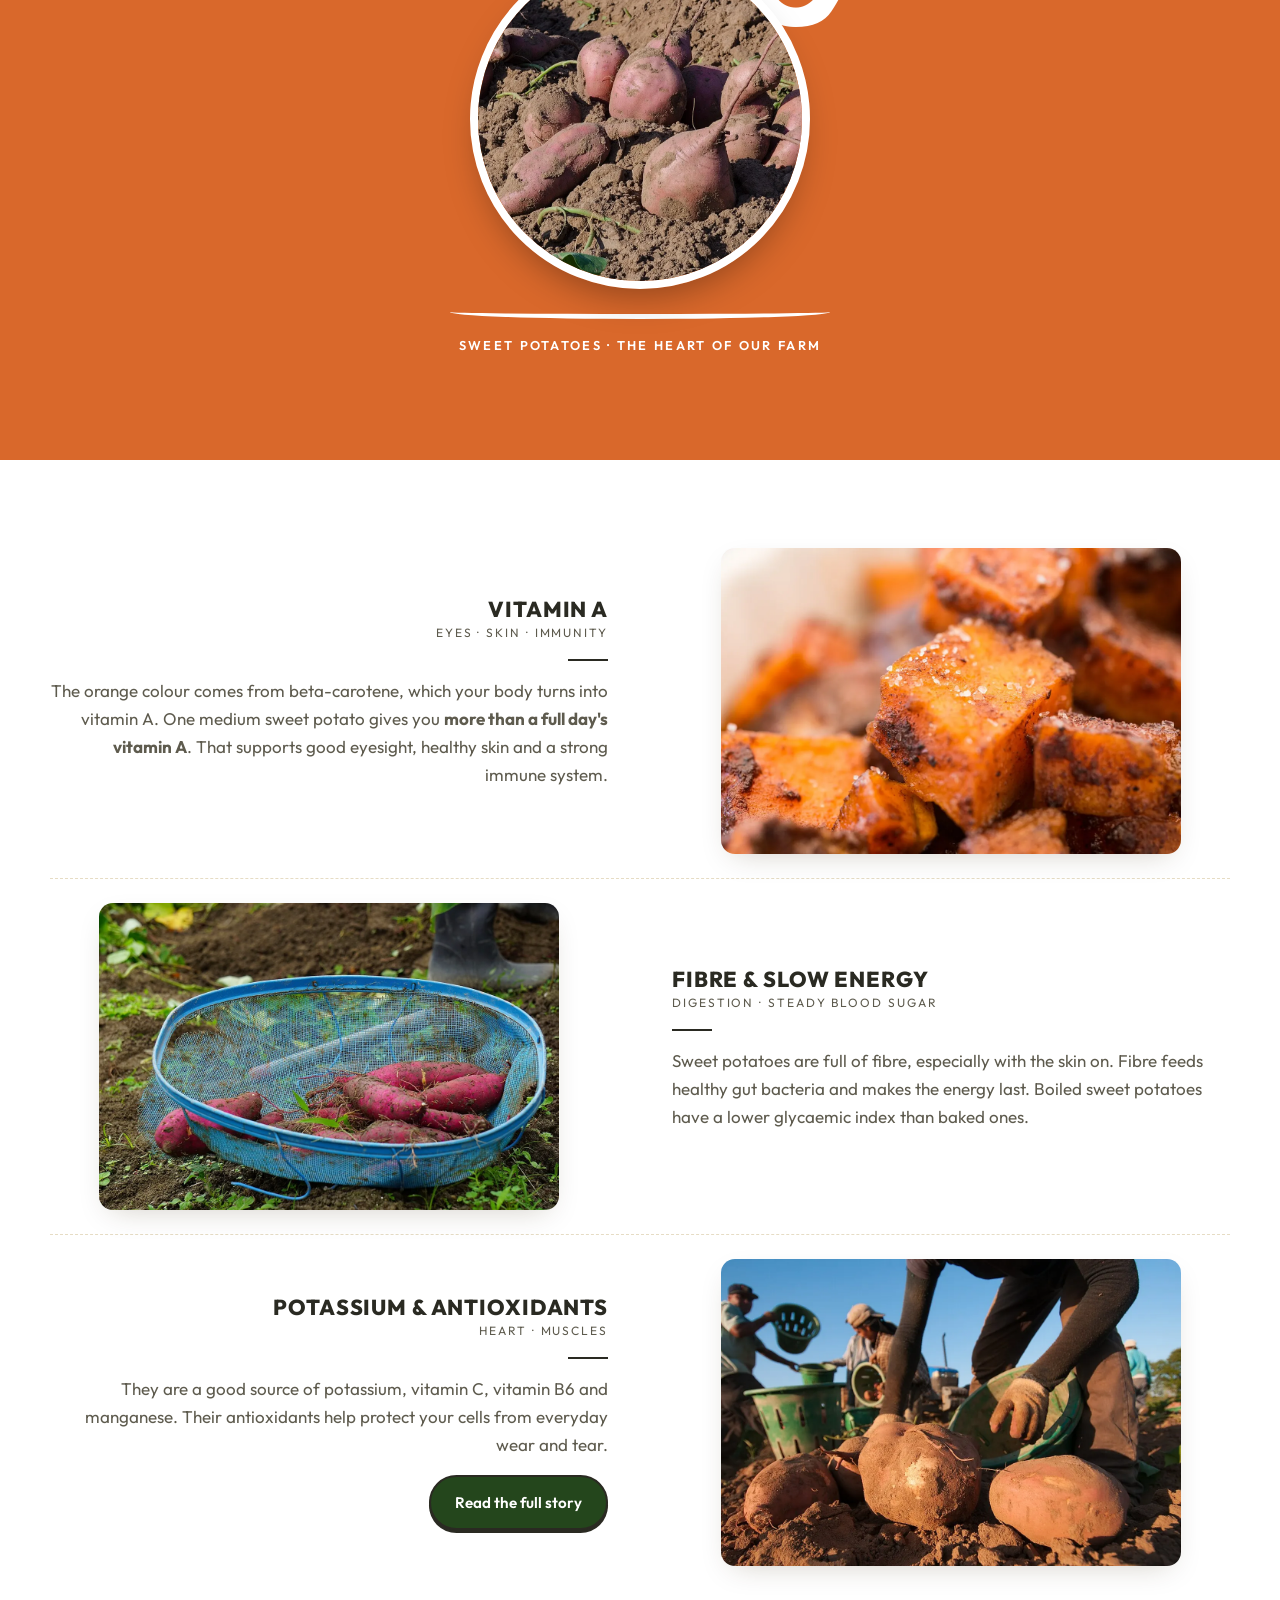
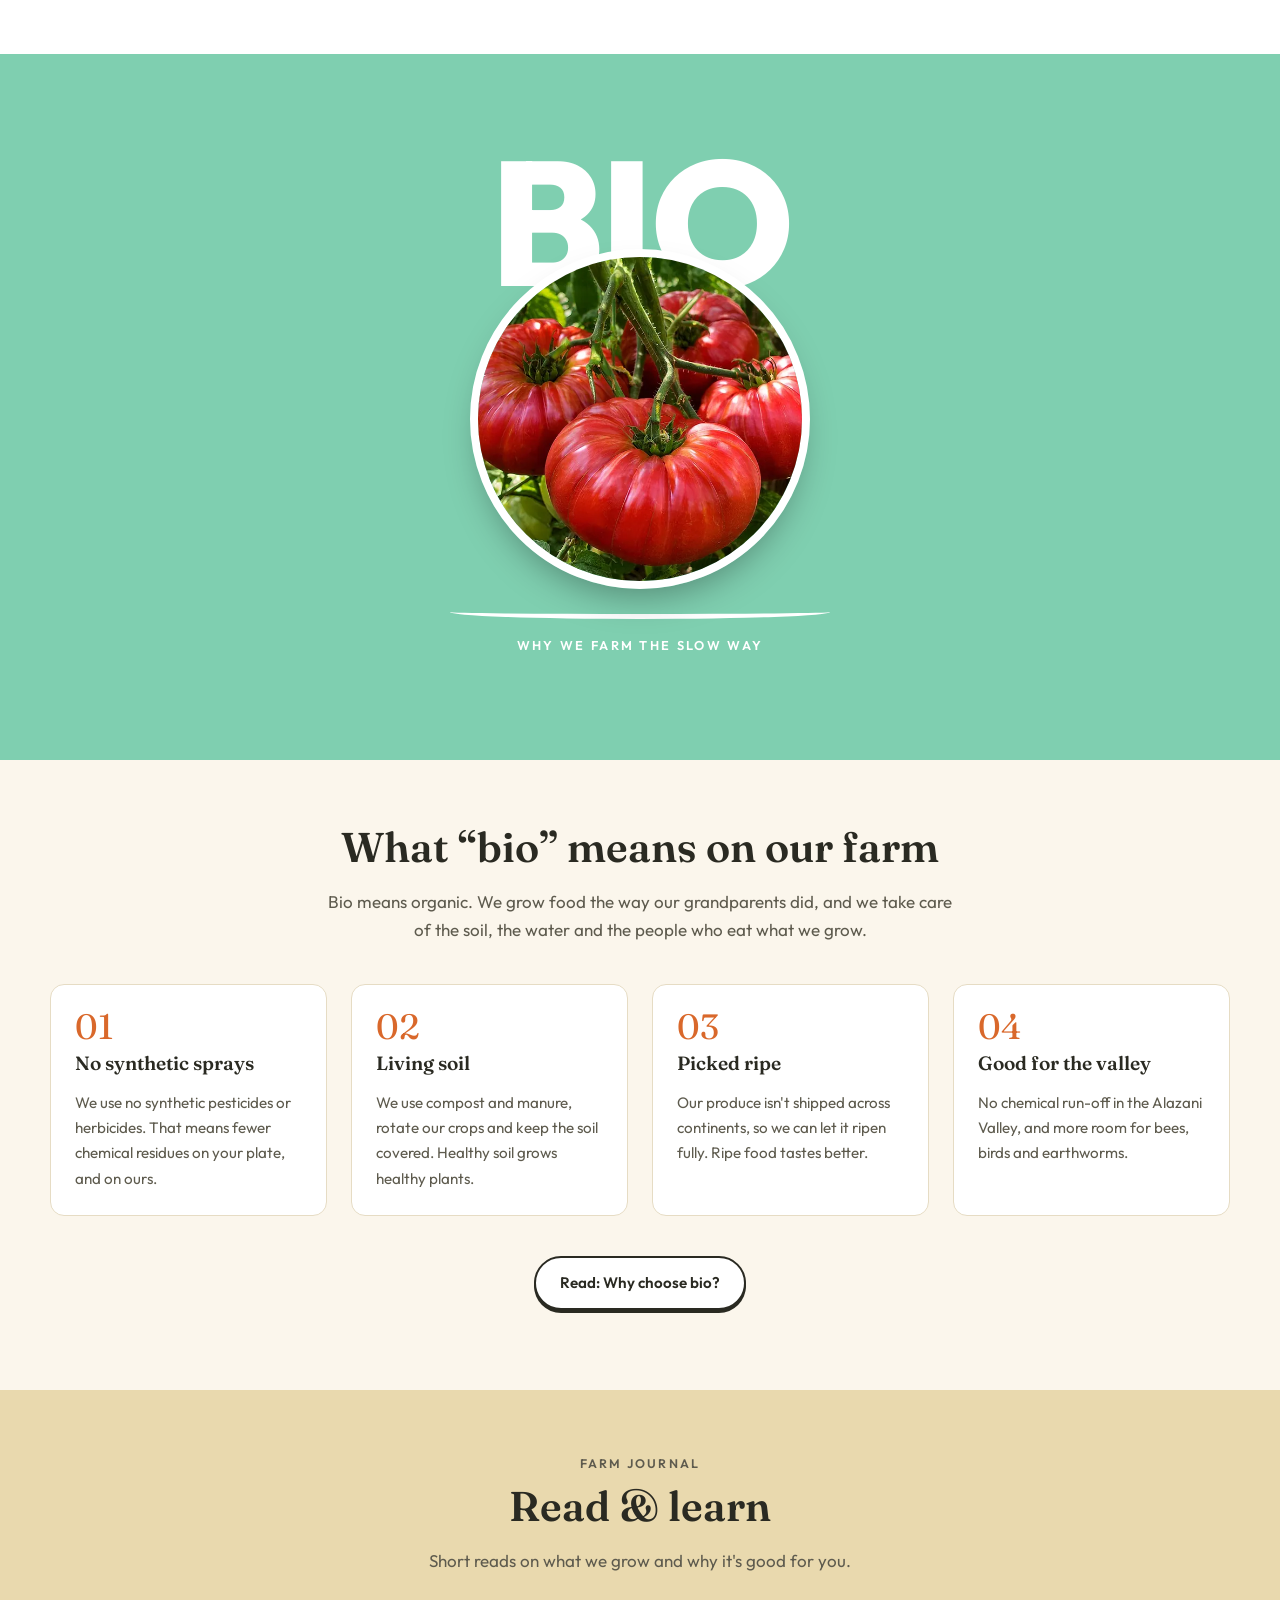
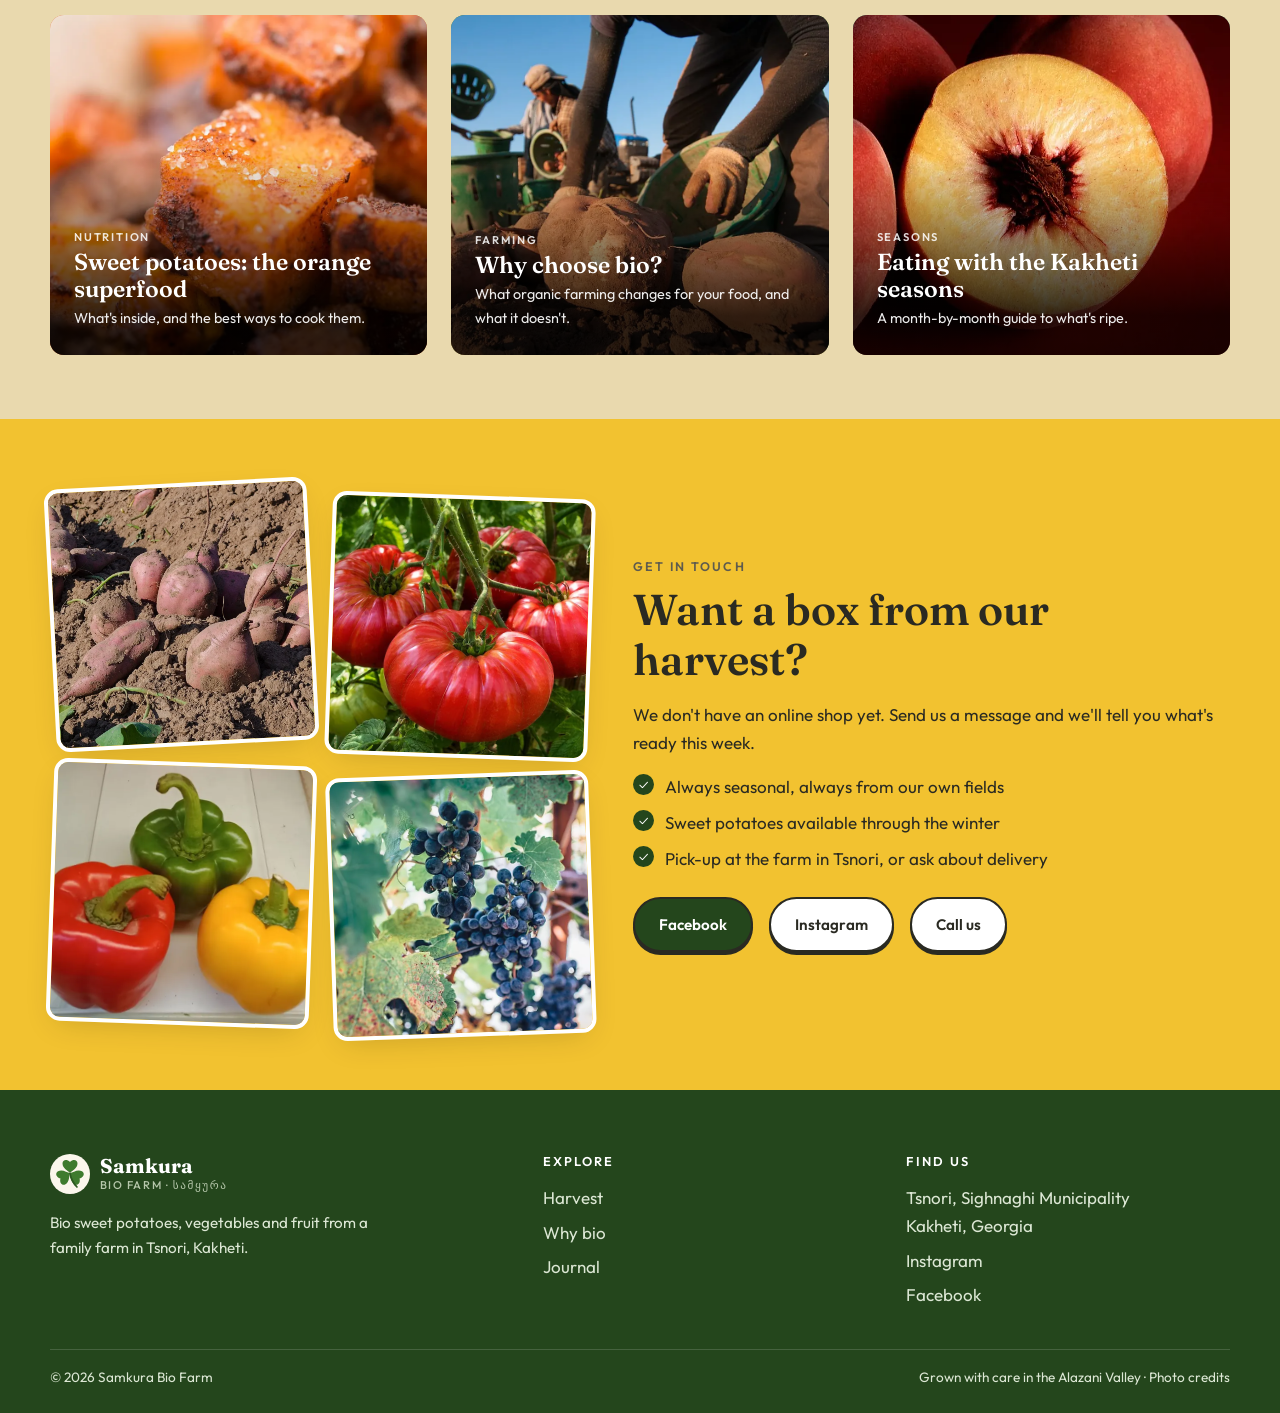
==== commit b2aa3a5c: "Replace illustrations with real produce photos Use freely licensed Wikimedia Commons photos (cropped" ====
--- a/index.html
+++ b/index.html
@@ -7,7 +7,7 @@
   <meta name="description" content="Samkura Bio Farm grows bio sweet potatoes, vegetables and fruit without synthetic chemicals in Tsnori, Kakheti, Georgia.">
   <meta property="og:title" content="Samkura Bio Farm — Tsnori, Kakheti">
   <meta property="og:description" content="Bio sweet potatoes, vegetables and fruit from a family farm in the Alazani Valley.">
-  <meta property="og:image" content="images/sweet-potato.svg"> <!-- REPLACE with a real farm photo (1200×630 JPG) -->
+  <meta property="og:image" content="images/photos/sweet-potatoes.webp"> <!-- REPLACE with a real farm photo -->
   <meta property="og:type" content="website">
   <link rel="icon" href="images/logo.svg" type="image/svg+xml">
   <link rel="preconnect" href="https://fonts.googleapis.com">
@@ -44,12 +44,7 @@
 
     <!-- ===================== HERO ===================== -->
     <section class="hero" aria-labelledby="hero-title">
-      <img class="hero-deco d1" src="images/sweet-potato.svg" alt="">
-      <img class="hero-deco d2" src="images/tomato.svg" alt="">
-      <img class="hero-deco d3" src="images/pepper.svg" alt="">
-      <img class="hero-deco d4" src="images/pumpkin.svg" alt="">
-      <img class="hero-deco d5" src="images/leaf.svg" alt="">
-      <img class="hero-deco d6" src="images/leaf.svg" alt="">
+      <img class="hero-bg" src="images/photos/hero-alazani.webp" alt="The Alazani Valley in Kakheti with the Caucasus mountains behind" width="2000" height="1000" fetchpriority="high">
       <div class="hero-content">
         <p class="eyebrow">Tsnori · Kakheti · Georgia</p>
         <h1 id="hero-title">Fresh. Local. <em>Bio.</em></h1>
@@ -101,7 +96,7 @@
           <article class="product-card featured reveal" data-type="veg">
             <div class="product-media">
               <span class="badge badge-orange">Our specialty</span>
-              <img src="images/sweet-potato.svg" alt="Bio sweet potatoes, one cut to show orange flesh" width="240" height="160">
+              <img src="images/photos/sweet-potatoes.webp" alt="Freshly dug sweet potatoes lying on the soil" width="1200" height="900">
             </div>
             <div class="product-body">
               <h3>Sweet Potatoes</h3>
@@ -113,7 +108,7 @@
           </article>
 
           <article class="product-card reveal" data-type="veg">
-            <div class="product-media"><span class="badge">Summer</span><img src="images/tomato.svg" alt="Ripe red tomato" width="160" height="160" loading="lazy"></div>
+            <div class="product-media"><span class="badge">Summer</span><img src="images/photos/tomatoes.webp" alt="Ripe red tomatoes on the vine" width="800" height="600" loading="lazy"></div>
             <div class="product-body">
               <h3>Tomatoes</h3>
               <p class="product-ka">პომიდორი</p>
@@ -124,7 +119,7 @@
           </article>
 
           <article class="product-card reveal" data-type="veg">
-            <div class="product-media"><img src="images/cucumber.svg" alt="Green cucumber" width="220" height="140" loading="lazy"></div>
+            <div class="product-media"><img src="images/photos/cucumbers.webp" alt="A row of fresh green cucumbers" width="800" height="600" loading="lazy"></div>
             <div class="product-body">
               <h3>Cucumbers</h3>
               <p class="product-ka">კიტრი</p>
@@ -135,7 +130,7 @@
           </article>
 
           <article class="product-card reveal" data-type="veg">
-            <div class="product-media"><img src="images/pepper.svg" alt="Red bell pepper" width="160" height="170" loading="lazy"></div>
+            <div class="product-media"><img src="images/photos/peppers.webp" alt="Red, green and yellow bell peppers" width="800" height="600" loading="lazy"></div>
             <div class="product-body">
               <h3>Bell Peppers</h3>
               <p class="product-ka">ბულგარული წიწაკა</p>
@@ -146,7 +141,7 @@
           </article>
 
           <article class="product-card reveal" data-type="veg">
-            <div class="product-media"><img src="images/eggplant.svg" alt="Purple eggplant" width="220" height="150" loading="lazy"></div>
+            <div class="product-media"><img src="images/photos/eggplants.webp" alt="Three eggplants: striped, dark purple and white" width="800" height="600" loading="lazy"></div>
             <div class="product-body">
               <h3>Eggplant</h3>
               <p class="product-ka">ბადრიჯანი</p>
@@ -157,7 +152,7 @@
           </article>
 
           <article class="product-card reveal" data-type="veg">
-            <div class="product-media"><span class="badge">Autumn</span><img src="images/pumpkin.svg" alt="Orange pumpkin" width="200" height="160" loading="lazy"></div>
+            <div class="product-media"><span class="badge">Autumn</span><img src="images/photos/pumpkins.webp" alt="A pile of orange pumpkins after harvest" width="800" height="600" loading="lazy"></div>
             <div class="product-body">
               <h3>Pumpkin</h3>
               <p class="product-ka">გოგრა</p>
@@ -168,7 +163,7 @@
           </article>
 
           <article class="product-card reveal" data-type="fruit">
-            <div class="product-media"><img src="images/peach.svg" alt="Ripe peach" width="160" height="160" loading="lazy"></div>
+            <div class="product-media"><img src="images/photos/peaches.webp" alt="Ripe peaches, one cut in half" width="800" height="600" loading="lazy"></div>
             <div class="product-body">
               <h3>Peaches</h3>
               <p class="product-ka">ატამი</p>
@@ -179,7 +174,7 @@
           </article>
 
           <article class="product-card reveal" data-type="fruit">
-            <div class="product-media"><img src="images/grapes.svg" alt="Bunch of dark grapes" width="160" height="180" loading="lazy"></div>
+            <div class="product-media"><img src="images/photos/grapes.webp" alt="Dark grape bunches hanging on the vine" width="800" height="600" loading="lazy"></div>
             <div class="product-body">
               <h3>Grapes</h3>
               <p class="product-ka">ყურძენი</p>
@@ -195,7 +190,7 @@
     <!-- ===================== SWEET POTATO BAND ===================== -->
     <section class="band band-orange" id="sweet-potatoes" aria-labelledby="sp-word">
       <h2 class="band-word" id="sp-word">ბატატი</h2>
-      <img class="band-img" src="images/sweet-potato.svg" alt="Sweet potatoes" width="240" height="160" loading="lazy">
+      <img class="band-photo" src="images/photos/sweet-potatoes.webp" alt="Sweet potatoes in the field" width="1200" height="900" loading="lazy">
       <div class="band-swoosh" aria-hidden="true"></div>
       <p class="band-caption">Sweet potatoes · the heart of our farm</p>
     </section>
@@ -209,7 +204,7 @@
             <hr class="rule">
             <p>The orange colour comes from beta-carotene, which your body turns into vitamin A. One medium sweet potato gives you <strong>more than a full day's vitamin A</strong>. That supports good eyesight, healthy skin and a strong immune system.</p>
           </div>
-          <div class="split-img"><img src="images/sweet-potato.svg" alt="" loading="lazy" width="240" height="160"></div>
+          <div class="split-img"><img src="images/photos/sweet-potato-roasted.webp" alt="Roasted sweet potato cubes with bright orange flesh" loading="lazy" width="1200" height="800"></div>
         </div>
         <div class="split reverse reveal">
           <div class="split-text">
@@ -218,7 +213,7 @@
             <hr class="rule">
             <p>Sweet potatoes are full of fibre, especially with the skin on. Fibre feeds healthy gut bacteria and makes the energy last. Boiled sweet potatoes have a lower glycaemic index than baked ones.</p>
           </div>
-          <div class="split-img"><img src="images/leaf.svg" alt="" loading="lazy" width="120" height="120"></div>
+          <div class="split-img"><img src="images/photos/sweet-potato-basket.webp" alt="Freshly harvested sweet potatoes in a basket on the soil" loading="lazy" width="1200" height="800"></div>
         </div>
         <div class="split reveal">
           <div class="split-text">
@@ -228,7 +223,7 @@
             <p>They are a good source of potassium, vitamin C, vitamin B6 and manganese. Their antioxidants help protect your cells from everyday wear and tear.</p>
             <a class="btn btn-dark" href="articles/sweet-potato.html">Read the full story</a>
           </div>
-          <div class="split-img"><img src="images/pumpkin.svg" alt="" loading="lazy" width="200" height="160"></div>
+          <div class="split-img"><img src="images/photos/sweet-potato-harvest.webp" alt="Hands lifting sweet potatoes out of the soil during harvest" loading="lazy" width="1200" height="800"></div>
         </div>
       </div>
     </section>
@@ -236,7 +231,7 @@
     <!-- ===================== WHY BIO ===================== -->
     <section class="band band-mint" aria-labelledby="bio-word">
       <h2 class="band-word" id="bio-word">Bio</h2>
-      <img class="band-img band-img-sm" src="images/leaf.svg" alt="" width="120" height="120" loading="lazy">
+      <img class="band-photo" src="images/photos/tomatoes.webp" alt="Tomatoes ripening on the plant" width="800" height="600" loading="lazy">
       <div class="band-swoosh" aria-hidden="true"></div>
       <p class="band-caption">Why we farm the slow way</p>
     </section>
@@ -264,15 +259,15 @@
         <p class="section-lead">Short reads on what we grow and why it's good for you.</p>
         <div class="article-grid">
           <a class="article-card c-orange reveal" href="articles/sweet-potato.html">
-            <div class="art-bg"><img src="images/sweet-potato.svg" alt="" loading="lazy" width="240" height="160"></div>
+            <div class="art-bg"><img src="images/photos/sweet-potato-roasted.webp" alt="" loading="lazy" width="1200" height="800"></div>
             <div class="art-text"><span class="tag">Nutrition</span><h3>Sweet potatoes: the orange superfood</h3><p>What's inside, and the best ways to cook them.</p></div>
           </a>
           <a class="article-card c-green reveal" href="articles/why-bio.html">
-            <div class="art-bg"><img src="images/leaf.svg" alt="" loading="lazy" width="120" height="120"></div>
+            <div class="art-bg"><img src="images/photos/sweet-potato-harvest.webp" alt="" loading="lazy" width="1200" height="800"></div>
             <div class="art-text"><span class="tag">Farming</span><h3>Why choose bio?</h3><p>What organic farming changes for your food, and what it doesn't.</p></div>
           </a>
           <a class="article-card c-mint reveal" href="articles/seasonal-eating.html">
-            <div class="art-bg"><img src="images/tomato.svg" alt="" loading="lazy" width="160" height="160"></div>
+            <div class="art-bg"><img src="images/photos/peaches.webp" alt="" loading="lazy" width="800" height="600"></div>
             <div class="art-text"><span class="tag">Seasons</span><h3>Eating with the Kakheti seasons</h3><p>A month-by-month guide to what's ripe.</p></div>
           </a>
         </div>
@@ -283,10 +278,10 @@
     <section class="cta" id="contact" aria-labelledby="contact-title">
       <div class="container cta-inner">
         <div class="cta-art" aria-hidden="true">
-          <img class="a3" src="images/pepper.svg" alt="" loading="lazy">
-          <img class="a4" src="images/peach.svg" alt="" loading="lazy">
-          <img class="a1" src="images/sweet-potato.svg" alt="" loading="lazy">
-          <img class="a2" src="images/tomato.svg" alt="" loading="lazy">
+          <img src="images/photos/sweet-potatoes.webp" alt="" loading="lazy" width="1200" height="900">
+          <img src="images/photos/tomatoes.webp" alt="" loading="lazy" width="800" height="600">
+          <img src="images/photos/peppers.webp" alt="" loading="lazy" width="800" height="600">
+          <img src="images/photos/grapes.webp" alt="" loading="lazy" width="800" height="600">
         </div>
         <div>
           <p class="eyebrow">Get in touch</p>
@@ -336,7 +331,7 @@
     </div>
     <div class="container footer-bottom">
       <span>© <span data-year>2026</span> Samkura Bio Farm</span>
-      <span>Grown with care in the Alazani Valley</span>
+      <span>Grown with care in the Alazani Valley · <a href="credits.html">Photo credits</a></span>
     </div>
   </footer>
 </body>
--- a/css/style.css
+++ b/css/style.css
@@ -124,29 +124,26 @@
   .header-inner { flex-wrap: wrap; }
 }
 
-/* ---------- Hero ---------- */
+/* ---------- Hero (full-width photo of the Alazani Valley) ---------- */
 .hero {
-  position: relative; overflow: hidden;
-  background: radial-gradient(ellipse at center, #F6EBD3 0%, var(--cream-deep) 70%);
-  padding-block: clamp(5rem, 12vw, 9rem);
-  text-align: center;
-}
-.hero-content { position: relative; z-index: 2; max-width: 36rem; margin-inline: auto; padding-inline: 1rem; }
-.hero h1 { font-size: clamp(2.6rem, 7vw, 4.6rem); font-weight: 600; letter-spacing: -.01em; }
-.hero h1 em { font-style: italic; color: var(--green); }
-.hero p { font-size: 1.1rem; color: var(--ink-soft); }
+  position: relative; overflow: hidden; isolation: isolate;
+  min-height: min(82vh, 760px);
+  display: grid; place-items: center;
+  padding-block: clamp(5rem, 12vw, 8rem);
+  text-align: center; color: var(--white);
+  background: var(--green-dark);
+}
+.hero-bg { position: absolute; inset: 0; width: 100%; height: 100%; object-fit: cover; z-index: -2; }
+.hero::after {
+  content: ""; position: absolute; inset: 0; z-index: -1;
+  background: linear-gradient(180deg, rgba(20,28,14,.25) 0%, rgba(20,28,14,.55) 55%, rgba(20,28,14,.75) 100%);
+}
+.hero-content { max-width: 40rem; margin-inline: auto; padding-inline: 1rem; }
+.hero .eyebrow { color: var(--white); opacity: .9; }
+.hero h1 { font-size: clamp(2.8rem, 8vw, 5.2rem); font-weight: 600; letter-spacing: -.01em; text-shadow: 0 2px 20px rgba(0,0,0,.3); }
+.hero h1 em { font-style: italic; color: var(--yellow); }
+.hero p { font-size: 1.15rem; color: rgba(255,255,255,.92); }
 .hero-actions { display: flex; gap: var(--space-3); justify-content: center; flex-wrap: wrap; margin-top: var(--space-4); }
-.hero-deco { position: absolute; z-index: 1; pointer-events: none; }
-.hero-deco.d1 { width: clamp(140px, 22vw, 300px); left: -2%; top: 6%; transform: rotate(-20deg); }
-.hero-deco.d2 { width: clamp(90px, 12vw, 170px); left: 6%; bottom: 4%; }
-.hero-deco.d3 { width: clamp(100px, 14vw, 190px); right: 2%; top: 8%; transform: rotate(14deg); }
-.hero-deco.d4 { width: clamp(120px, 18vw, 250px); right: -1%; bottom: 2%; transform: rotate(-8deg); }
-.hero-deco.d5 { width: clamp(60px, 8vw, 110px); left: 22%; top: -2%; transform: rotate(160deg); opacity: .9; }
-.hero-deco.d6 { width: clamp(60px, 8vw, 110px); right: 24%; bottom: -3%; transform: rotate(-30deg); opacity: .9; }
-@media (max-width: 640px) {
-  .hero-deco.d5, .hero-deco.d6 { display: none; }
-  .hero-deco { opacity: .35; }
-}
 
 /* ---------- Feature strip ---------- */
 .features { background: var(--cream); padding-block: var(--space-5); border-bottom: 1px solid var(--line); }
@@ -178,11 +175,12 @@
   text-transform: uppercase;
   position: relative; z-index: 1;
 }
-.band-img {
+.band-photo {
   position: relative; z-index: 2;
-  width: clamp(200px, 38vw, 420px);
-  margin-top: clamp(-5.5rem, -9vw, -2.5rem);
-  filter: drop-shadow(0 14px 18px rgba(0,0,0,.18));
+  width: clamp(180px, 30vw, 340px); aspect-ratio: 1; object-fit: cover;
+  border-radius: 50%; border: 8px solid var(--white);
+  margin-top: clamp(-3.2rem, -5vw, -1.2rem);
+  box-shadow: 0 18px 36px -12px rgba(0,0,0,.35);
 }
 .band-swoosh { width: clamp(180px, 34vw, 380px); height: 14px; margin-top: var(--space-3); border-bottom: 5px solid var(--white); border-radius: 0 0 50% 50%; }
 .band-caption { color: var(--white); font-weight: 600; letter-spacing: .18em; text-transform: uppercase; font-size: .8rem; margin-top: var(--space-3); }
@@ -204,9 +202,10 @@
 }
 .product-card:hover { transform: translateY(-4px); box-shadow: var(--shadow); }
 .product-card[hidden] { display: none; }
-.product-media { position: relative; background: #F7F1E3; aspect-ratio: 4 / 3; display: grid; place-items: center; padding: var(--space-4); }
-.product-media img { width: 78%; height: 100%; object-fit: contain; transition: transform .3s ease; }
-.product-card:hover .product-media img { transform: scale(1.06) rotate(-2deg); }
+.product-media { position: relative; background: #EFE6D2; aspect-ratio: 4 / 3; overflow: hidden; }
+.product-media img { width: 100%; height: 100%; object-fit: cover; transition: transform .4s ease; }
+.product-card:hover .product-media img { transform: scale(1.05); }
+.badge { z-index: 1; }
 .badge {
   position: absolute; top: .75rem; left: .75rem;
   background: var(--yellow); color: var(--ink);
@@ -222,7 +221,7 @@
 .product-link { margin-top: auto; font-weight: 600; font-size: .9rem; color: var(--ink); text-decoration: none; display: inline-flex; align-items: center; gap: .4rem; }
 .product-link .arrow { display: inline-grid; place-items: center; width: 22px; height: 22px; border-radius: 6px; background: var(--yellow); border: 1.5px solid var(--ink); font-size: .75rem; }
 .product-card.featured { grid-column: span 2; flex-direction: row; }
-.product-card.featured .product-media { flex: 1 1 55%; aspect-ratio: auto; background: #FCE6D2; }
+.product-card.featured .product-media { flex: 1 1 55%; aspect-ratio: auto; min-height: 320px; }
 .product-card.featured .product-body { flex: 1 1 45%; justify-content: center; }
 .product-card.featured h3 { font-size: 1.8rem; }
 @media (max-width: 640px) {
@@ -238,7 +237,7 @@
 .split-text .sub { font-size: .75rem; letter-spacing: .16em; text-transform: uppercase; color: var(--ink-soft); }
 .split-text .rule { width: 40px; height: 2px; background: var(--ink); margin: var(--space-3) 0; border: 0; }
 .split-text p { color: var(--ink-soft); }
-.split-img img { width: min(100%, 300px); margin-inline: auto; filter: drop-shadow(0 12px 14px rgba(0,0,0,.12)); }
+.split-img img { width: min(100%, 460px); aspect-ratio: 3 / 2; object-fit: cover; margin-inline: auto; border-radius: var(--radius); box-shadow: var(--shadow); }
 .split.reverse .split-text { order: 2; }
 .split:not(.reverse) .split-text { text-align: right; }
 .split:not(.reverse) .split-text .rule { margin-left: auto; }
@@ -246,7 +245,7 @@
   .split { grid-template-columns: 1fr; }
   .split .split-text, .split:not(.reverse) .split-text { order: 2; text-align: left; }
   .split:not(.reverse) .split-text .rule { margin-left: 0; }
-  .split-img img { width: 200px; }
+  .split-img img { width: 100%; }
 }
 
 /* ---------- Bio pillars ---------- */
@@ -266,13 +265,13 @@
   transition: transform .2s ease;
 }
 .article-card:hover { transform: translateY(-4px); }
-.article-card .art-bg { position: absolute; inset: 0; display: grid; place-items: center; padding: 2rem 2rem 7rem; }
-.article-card .art-bg img { width: 60%; transform: rotate(-8deg); transition: transform .4s ease; }
-.article-card:hover .art-bg img { transform: rotate(0) scale(1.05); }
+.article-card .art-bg { position: absolute; inset: 0; }
+.article-card .art-bg img { width: 100%; height: 100%; object-fit: cover; transition: transform .5s ease; }
+.article-card:hover .art-bg img { transform: scale(1.05); }
 .article-card.c-orange { background: var(--orange); }
 .article-card.c-green { background: var(--green); }
 .article-card.c-mint { background: #4FA88A; }
-.article-card .art-text { position: relative; padding: var(--space-4); background: linear-gradient(to top, rgba(0,0,0,.45), transparent); }
+.article-card .art-text { position: relative; padding: var(--space-6) var(--space-4) var(--space-4); background: linear-gradient(to top, rgba(0,0,0,.8) 20%, transparent); }
 .article-card h3 { font-size: 1.45rem; margin-bottom: .3rem; }
 .article-card p { font-size: .9rem; opacity: .92; margin: 0; }
 .article-card .tag { font-size: .7rem; letter-spacing: .16em; text-transform: uppercase; font-weight: 600; opacity: .85; }
@@ -280,12 +279,12 @@
 /* ---------- Contact / CTA ---------- */
 .cta { background: var(--yellow); overflow: hidden; }
 .cta-inner { display: grid; grid-template-columns: 1fr 1.1fr; gap: var(--space-5); align-items: center; padding-block: var(--space-6); }
-.cta-art { position: relative; min-height: 260px; }
-.cta-art img { position: absolute; filter: drop-shadow(0 10px 12px rgba(0,0,0,.15)); }
-.cta-art .a1 { width: 62%; left: 0; bottom: 0; }
-.cta-art .a2 { width: 34%; right: 6%; bottom: 8%; }
-.cta-art .a3 { width: 30%; left: 30%; top: 0; transform: rotate(-12deg); }
-.cta-art .a4 { width: 26%; right: 10%; top: 6%; }
+.cta-art { display: grid; grid-template-columns: 1fr 1fr; gap: var(--space-3); }
+.cta-art img { width: 100%; aspect-ratio: 1; object-fit: cover; border-radius: var(--radius); border: 4px solid var(--white); box-shadow: var(--shadow); }
+.cta-art img:nth-child(1) { transform: rotate(-3deg); }
+.cta-art img:nth-child(2) { transform: rotate(2deg) translateY(12px); }
+.cta-art img:nth-child(3) { transform: rotate(2deg); }
+.cta-art img:nth-child(4) { transform: rotate(-2deg) translateY(12px); }
 .cta h2 { font-size: clamp(1.9rem, 4vw, 2.7rem); }
 .check-list { list-style: none; padding: 0; margin: var(--space-3) 0 var(--space-4); }
 .check-list li { padding-left: 2rem; position: relative; margin-bottom: .5rem; }
@@ -293,7 +292,7 @@
 .contact-actions { display: flex; flex-wrap: wrap; gap: var(--space-3); }
 @media (max-width: 760px) {
   .cta-inner { grid-template-columns: 1fr; }
-  .cta-art { min-height: 200px; order: 2; }
+  .cta-art { order: 2; }
 }
 
 /* ---------- Footer ---------- */
@@ -317,7 +316,7 @@
 .article-hero .eyebrow { color: inherit; opacity: .85; }
 .article-hero h1 { font-size: clamp(2.2rem, 6vw, 3.8rem); max-width: 48rem; margin-inline: auto; }
 .article-hero .meta { font-size: .9rem; opacity: .85; }
-.article-hero img { width: clamp(180px, 30vw, 320px); margin: var(--space-4) auto 0; filter: drop-shadow(0 14px 18px rgba(0,0,0,.2)); }
+.article-hero img { width: min(100%, 760px); aspect-ratio: 16 / 9; object-fit: cover; margin: var(--space-5) auto 0; border-radius: var(--radius); border: 6px solid var(--white); box-shadow: 0 20px 40px -16px rgba(0,0,0,.4); }
 .prose { max-width: 42rem; margin-inline: auto; padding-block: var(--space-6); }
 .prose h2 { font-size: 1.8rem; margin-top: var(--space-5); }
 .prose h3 { font-size: 1.3rem; margin-top: var(--space-4); }
@@ -346,7 +345,6 @@
 /* ---------- Small utilities ---------- */
 .center { text-align: center; }
 .spaced { margin-top: var(--space-5); }
-.band-img-sm { width: clamp(120px, 18vw, 200px); }
 .logo-chip { background: var(--cream); border-radius: 50%; padding: 4px; }
 
 /* ---------- Product grid layout tuning ---------- */
@@ -356,11 +354,13 @@
 @media (max-width: 600px) {
   .product-grid { gap: var(--space-3); }
   .product-card:not(.featured) { flex-direction: row; }
-  .product-card:not(.featured) .product-media { flex: 0 0 38%; aspect-ratio: auto; padding: var(--space-3); }
-  .product-card:not(.featured) .product-media img { width: 100%; }
+  .product-card:not(.featured) .product-media { flex: 0 0 38%; aspect-ratio: auto; }
   .product-card:not(.featured) .product-body { padding: var(--space-3); }
   .product-card:not(.featured) .badge { font-size: .6rem; top: .4rem; left: .4rem; }
   .product-body h3 { font-size: 1.15rem; }
   .product-desc { font-size: .88rem; }
 }
-.product-card:not(.featured) .product-media img { height: auto; aspect-ratio: 4 / 3; max-height: 200px; }
+.credits-table img { width: 96px; height: 64px; object-fit: cover; border-radius: 6px; }
+.credits-table td { vertical-align: middle; font-size: .9rem; }
+.credits-table td:last-child, .credits-table th:last-child { text-align: left; }
+@media (max-width: 600px) { .credits-table td:first-child, .credits-table th:first-child { display: none; } }
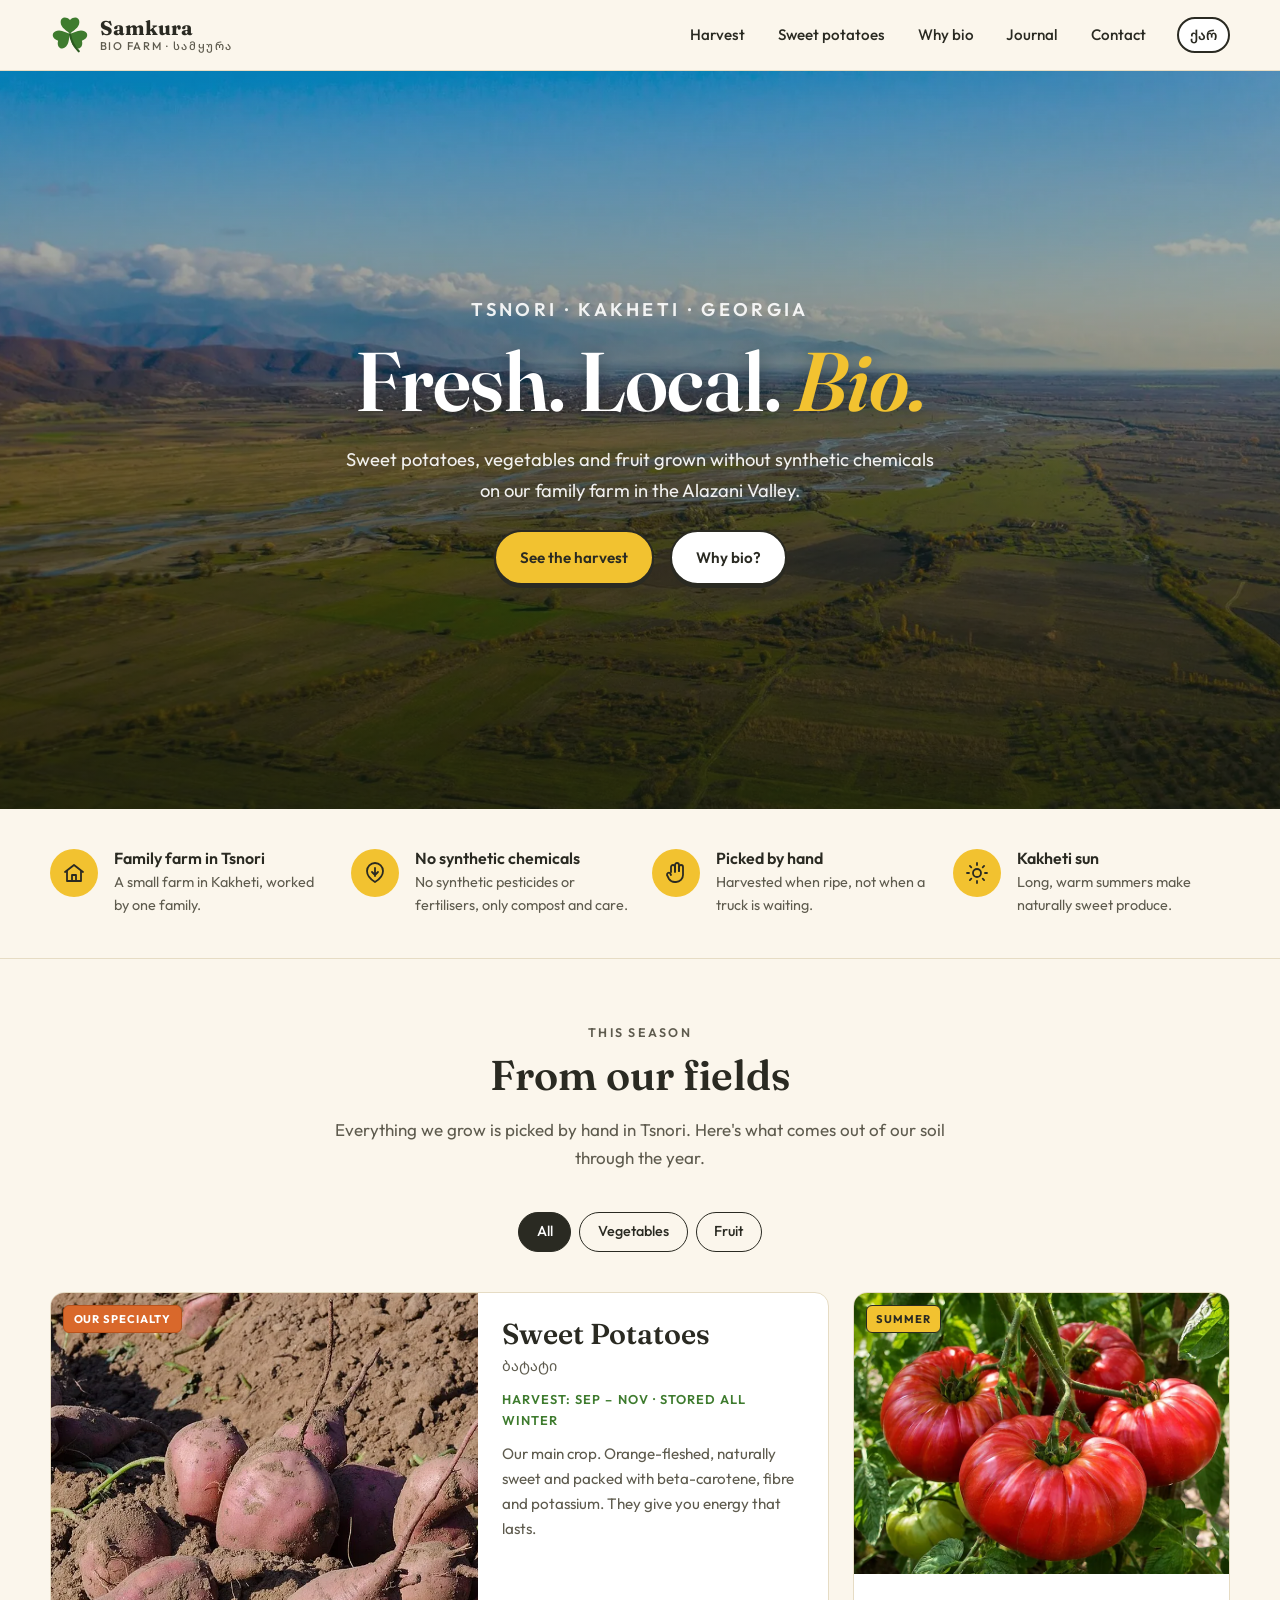
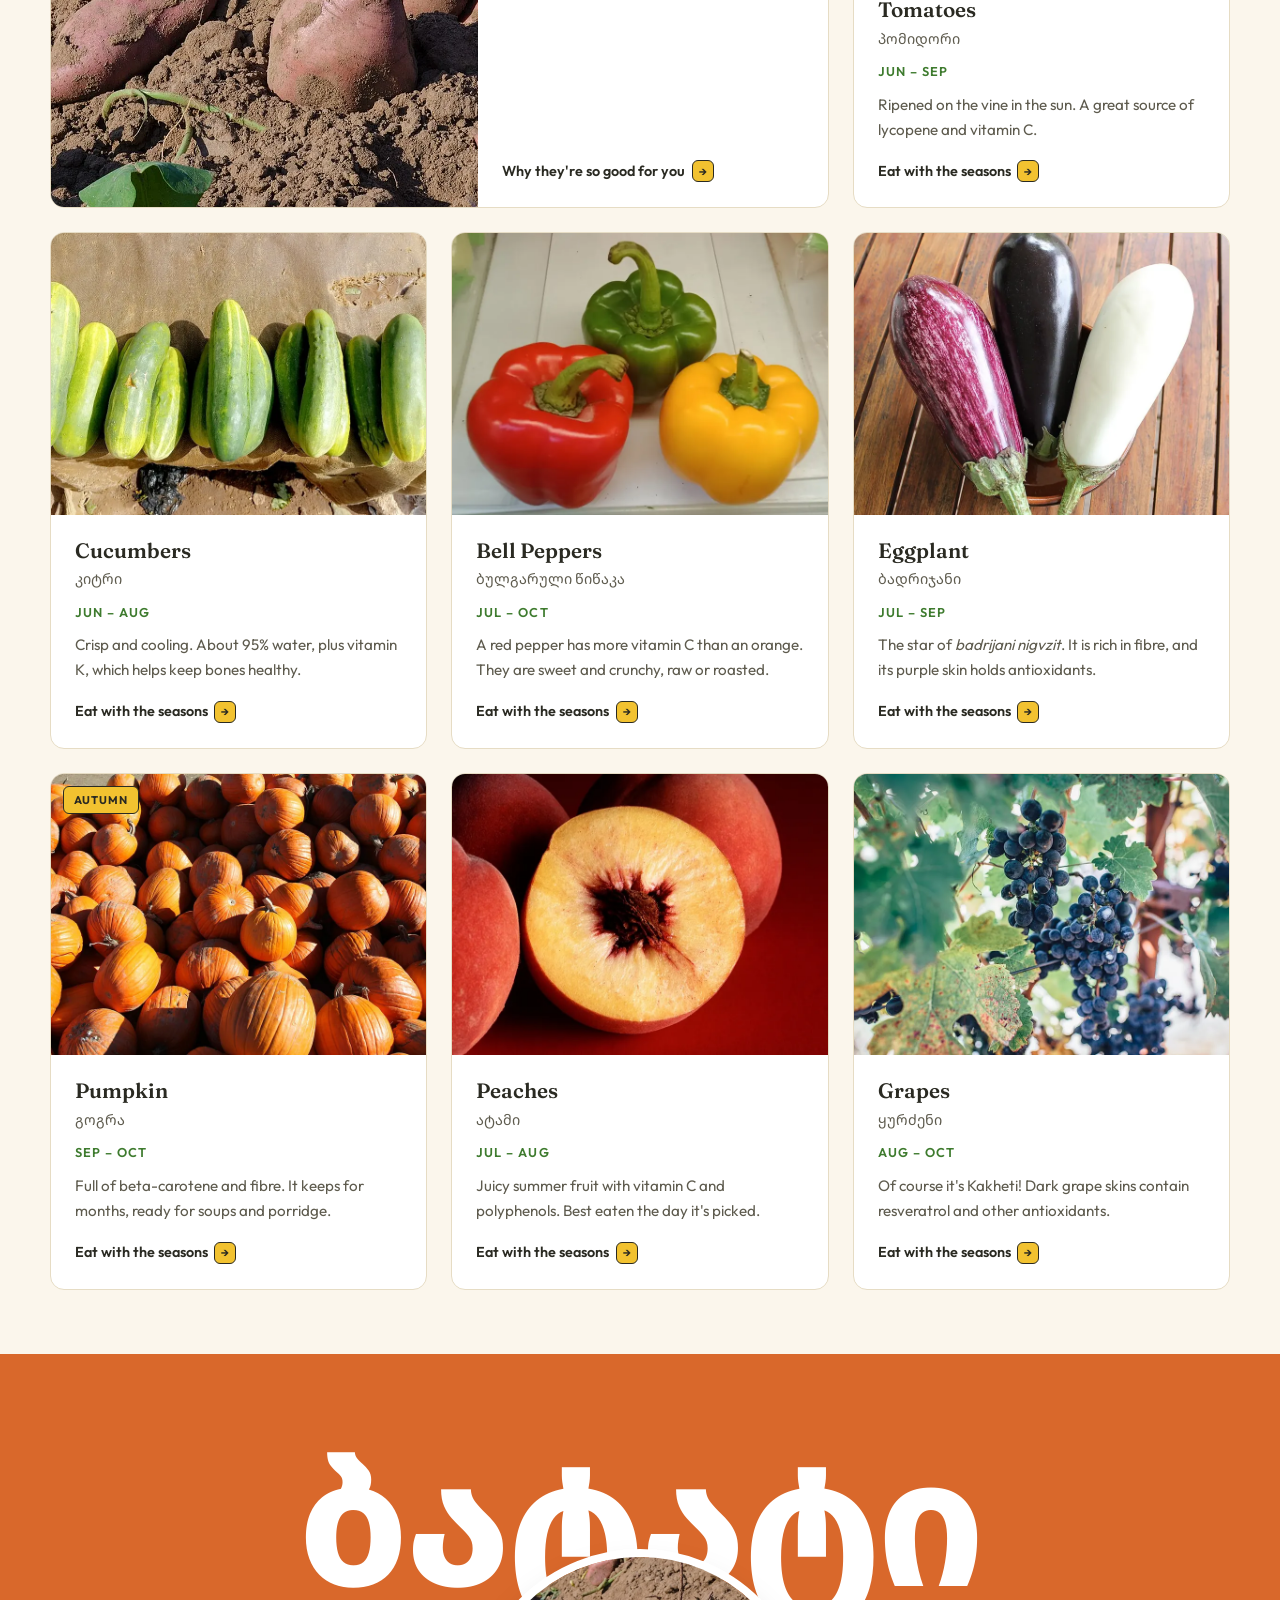
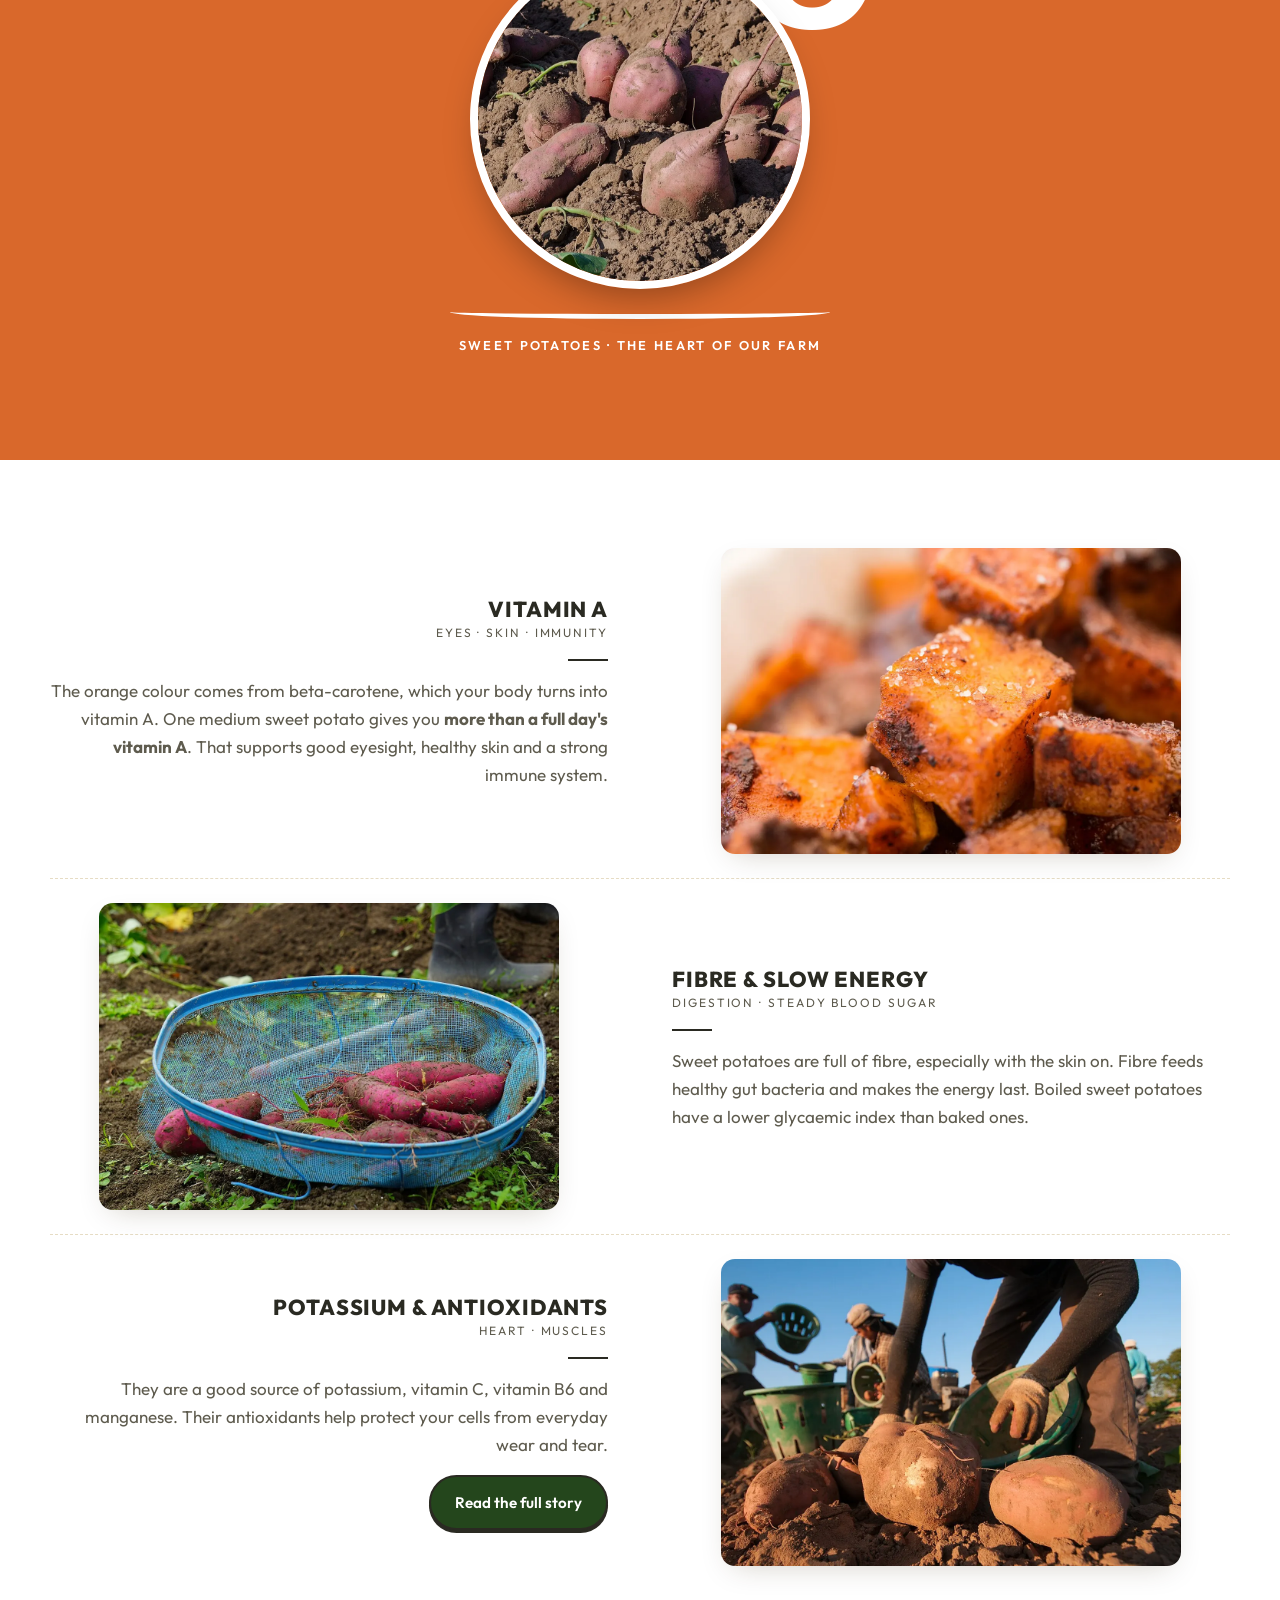
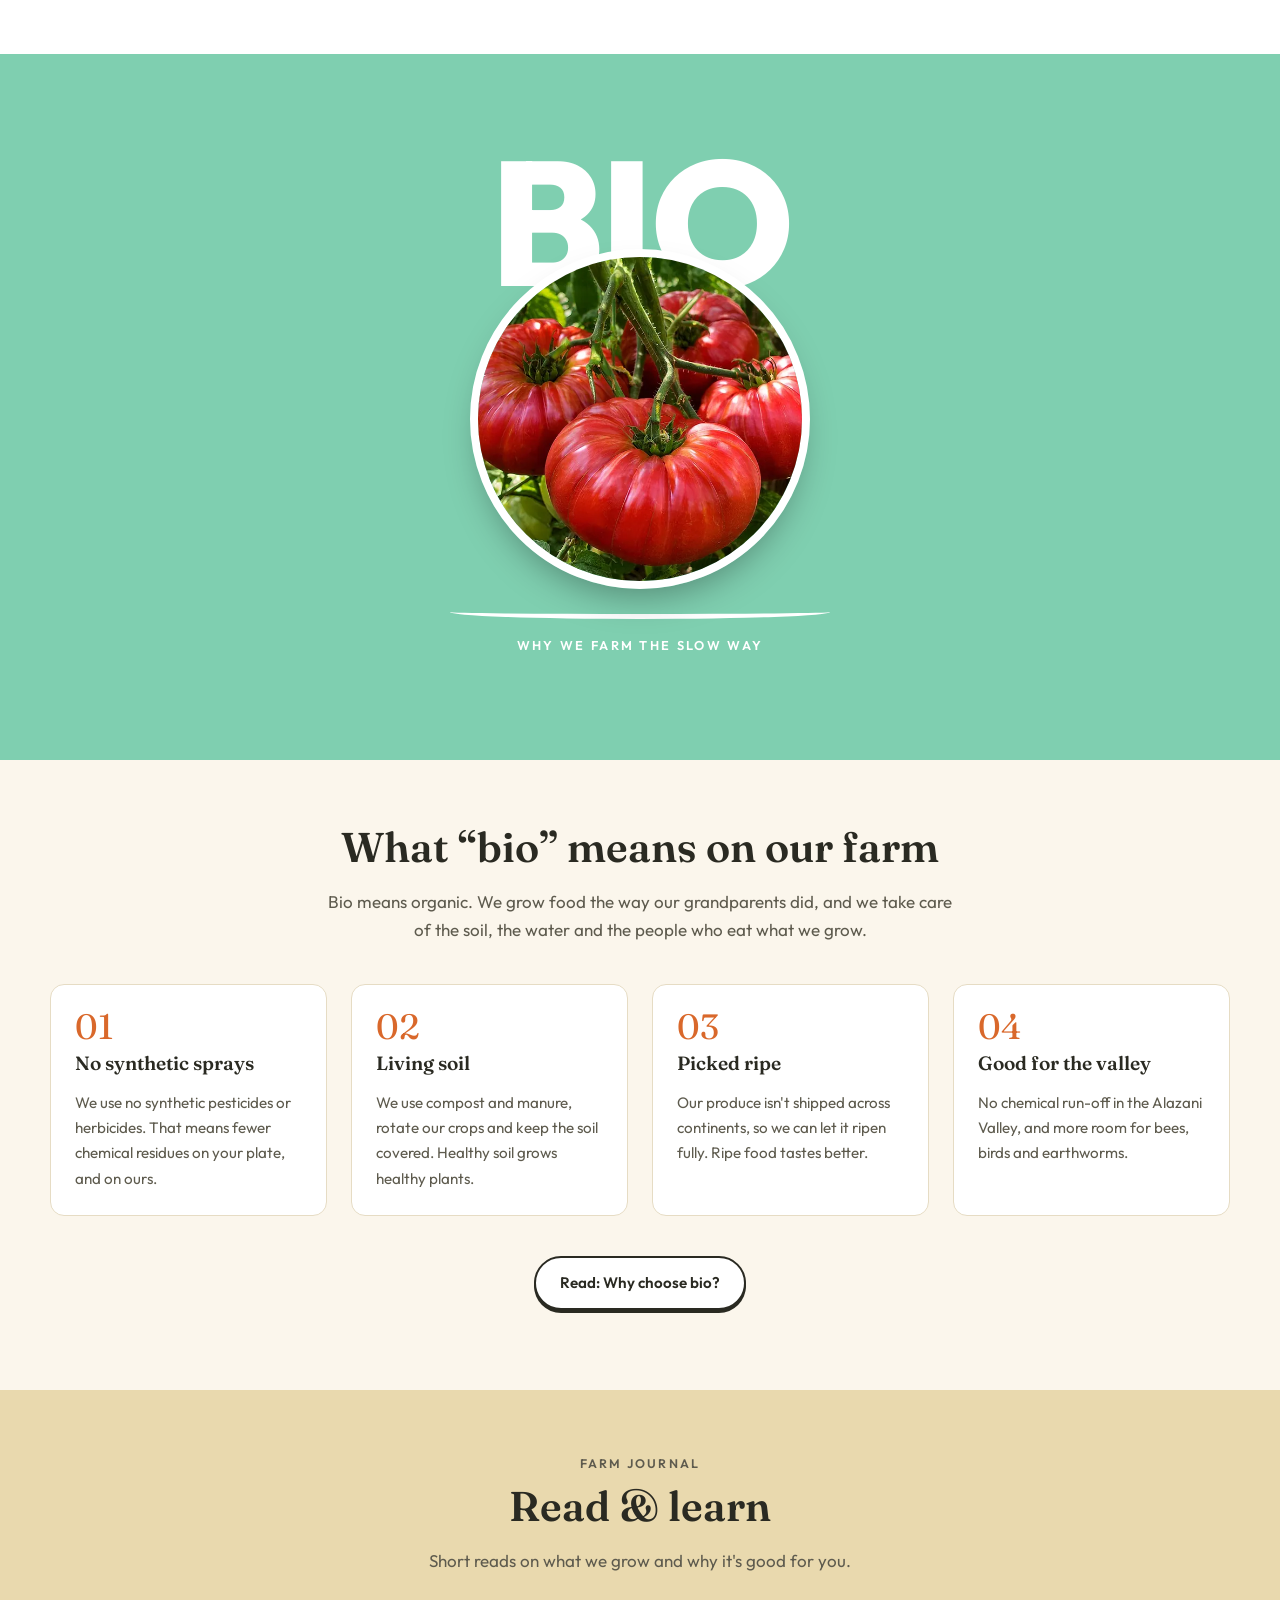
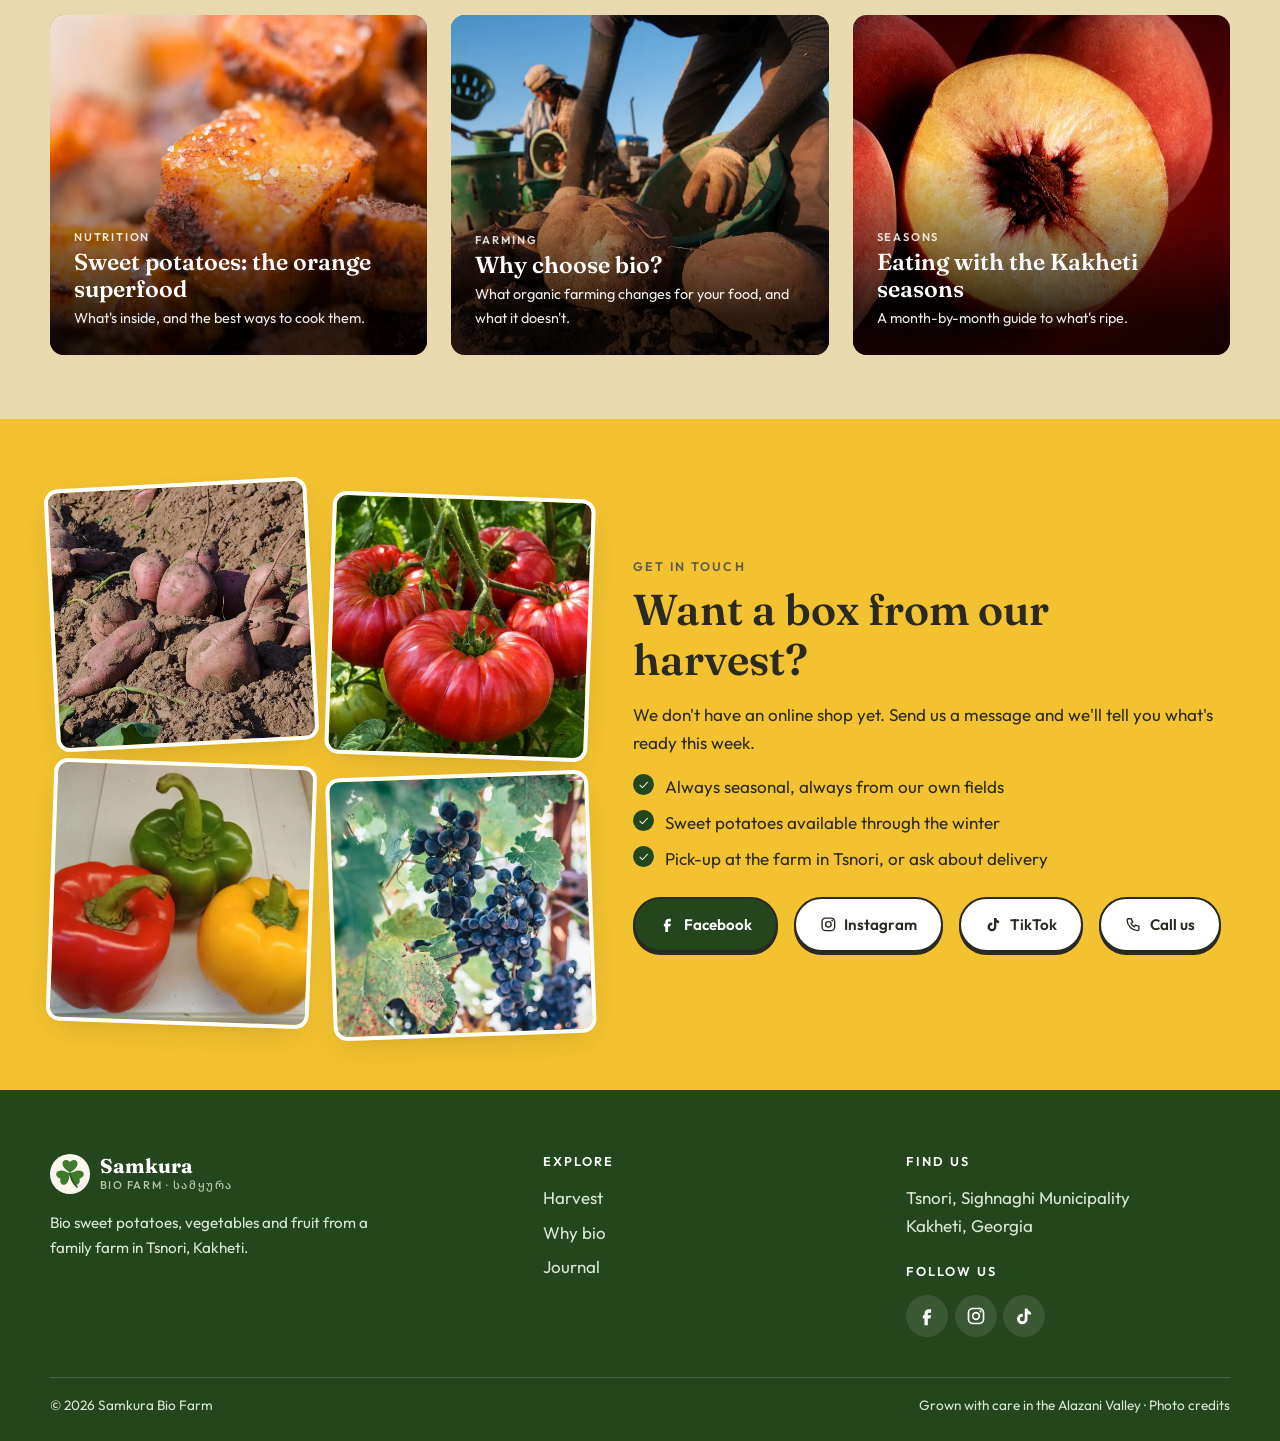
==== commit 3ec8c161: "Add Georgian version and Facebook, Instagram, TikTok links Georgian homepage and articles under ka/," ====
--- a/index.html
+++ b/index.html
@@ -5,14 +5,16 @@
   <meta name="viewport" content="width=device-width, initial-scale=1">
   <title>Samkura Bio Farm — Organic sweet potatoes from Tsnori, Kakheti</title>
   <meta name="description" content="Samkura Bio Farm grows bio sweet potatoes, vegetables and fruit without synthetic chemicals in Tsnori, Kakheti, Georgia.">
-  <meta property="og:title" content="Samkura Bio Farm — Tsnori, Kakheti">
-  <meta property="og:description" content="Bio sweet potatoes, vegetables and fruit from a family farm in the Alazani Valley.">
-  <meta property="og:image" content="images/photos/sweet-potatoes.webp"> <!-- REPLACE with a real farm photo -->
+  <meta property="og:title" content="Samkura Bio Farm — Organic sweet potatoes from Tsnori, Kakheti">
+  <meta property="og:description" content="Samkura Bio Farm grows bio sweet potatoes, vegetables and fruit without synthetic chemicals in Tsnori, Kakheti, Georgia.">
+  <meta property="og:image" content="images/photos/sweet-potatoes.webp">
   <meta property="og:type" content="website">
+  <meta property="og:locale" content="en_US">
+  <link rel="alternate" hreflang="ka" href="ka/index.html">
   <link rel="icon" href="images/logo.svg" type="image/svg+xml">
   <link rel="preconnect" href="https://fonts.googleapis.com">
   <link rel="preconnect" href="https://fonts.gstatic.com" crossorigin>
-  <link href="https://fonts.googleapis.com/css2?family=Fraunces:ital,opsz,wght@0,9..144,600;0,9..144,700;1,9..144,600&family=Outfit:wght@400;500;600;800&display=swap" rel="stylesheet">
+  <link href="https://fonts.googleapis.com/css2?family=Fraunces:ital,opsz,wght@0,9..144,600;0,9..144,700;1,9..144,600&amp;family=Outfit:wght@400;500;600;800&amp;family=Noto+Sans+Georgian:wght@400;500;600;800&amp;family=Noto+Serif+Georgian:wght@600;700&amp;display=swap" rel="stylesheet">
   <link rel="stylesheet" href="css/style.css">
   <script>document.documentElement.classList.add('js');</script>
   <script src="js/main.js" defer></script>
@@ -27,7 +29,6 @@
         <img src="images/logo.svg" alt="" width="40" height="40">
         <span class="brand-name">Samkura<small>Bio Farm · სამყურა</small></span>
       </a>
-      <button class="nav-toggle" aria-expanded="false" aria-controls="site-nav" aria-label="Open menu"><span></span></button>
       <nav class="site-nav" id="site-nav" aria-label="Main">
         <ul class="nav-list">
           <li><a href="#harvest">Harvest</a></li>
@@ -37,6 +38,8 @@
           <li><a href="#contact">Contact</a></li>
         </ul>
       </nav>
+      <a class="lang-switch" href="ka/index.html" hreflang="ka" lang="ka" aria-label="ქართული ვერსია">ქარ</a>
+      <button class="nav-toggle" aria-expanded="false" aria-controls="site-nav" aria-label="Open menu" data-label-open="Open menu" data-label-close="Close menu"><span></span></button>
     </div>
   </header>
 
@@ -79,7 +82,7 @@
     </section>
 
     <!-- ===================== HARVEST / PRODUCT CARDS ===================== -->
-    <!-- REPLACE: confirm the product list with the farm. Swap each SVG for a real photo (e.g. images/sweet-potato.jpg). -->
+    <!-- REPLACE: confirm the product list with the farm. -->
     <section class="section harvest" id="harvest" aria-labelledby="harvest-title">
       <div class="container">
         <p class="eyebrow center">This season</p>
@@ -157,7 +160,7 @@
               <h3>Pumpkin</h3>
               <p class="product-ka">გოგრა</p>
               <p class="product-season">Sep – Oct</p>
-              <p class="product-desc">Full of beta-carotene and fibre. It keeps for months, ready for soups and <i>pumpkin ghomi</i>.</p>
+              <p class="product-desc">Full of beta-carotene and fibre. It keeps for months, ready for soups and porridge.</p>
               <a class="product-link" href="articles/seasonal-eating.html">Eat with the seasons <span class="arrow" aria-hidden="true">→</span></a>
             </div>
           </article>
@@ -293,9 +296,10 @@
             <li>Pick-up at the farm in Tsnori, or ask about delivery</li> <!-- REPLACE: confirm delivery options -->
           </ul>
           <div class="contact-actions">
-            <a class="btn btn-dark" href="https://www.facebook.com/share/1FfDfF2eDs/" target="_blank" rel="noopener">Facebook</a>
-            <a class="btn btn-ghost" href="https://www.instagram.com/samkura_biofarm" target="_blank" rel="noopener">Instagram</a>
-            <a class="btn btn-ghost" href="tel:+995000000000">Call us</a> <!-- REPLACE phone number -->
+            <a class="btn btn-dark" href="https://www.facebook.com/share/1SsHEZdLjN/" target="_blank" rel="noopener"><svg class="icon" viewBox="0 0 24 24" aria-hidden="true"><path fill="currentColor" d="M14 8h3V4h-3c-2.8 0-5 2.2-5 5v2H7v4h2v8h4v-8h3l1-4h-4V9c0-.6.4-1 1-1z"/></svg> Facebook</a>
+            <a class="btn btn-ghost" href="https://www.instagram.com/samkura_biofarm" target="_blank" rel="noopener"><svg class="icon" viewBox="0 0 24 24" aria-hidden="true"><rect x="3" y="3" width="18" height="18" rx="5" fill="none" stroke="currentColor" stroke-width="2"/><circle cx="12" cy="12" r="4" fill="none" stroke="currentColor" stroke-width="2"/><circle cx="17.5" cy="6.5" r="1.3" fill="currentColor"/></svg> Instagram</a>
+            <a class="btn btn-ghost" href="https://www.tiktok.com/@samyura6" target="_blank" rel="noopener"><svg class="icon" viewBox="0 0 24 24" aria-hidden="true"><path fill="currentColor" d="M16.2 3c.3 2.3 1.7 3.9 4 4.2v3.3c-1.5 0-2.9-.5-4-1.2v6.4A6.3 6.3 0 1 1 9.9 9.4h.6v3.4H10a2.9 2.9 0 1 0 2.9 2.9V3h3.3z"/></svg> TikTok</a>
+            <a class="btn btn-ghost" href="tel:+995000000000"><svg class="icon" viewBox="0 0 24 24" aria-hidden="true"><path fill="none" stroke="currentColor" stroke-width="2" stroke-linejoin="round" d="M5 4h4l2 5-2.5 1.5a11 11 0 0 0 5 5L15 13l5 2v4a2 2 0 0 1-2 2A16 16 0 0 1 3 6a2 2 0 0 1 2-2z"/></svg> Call us</a> <!-- REPLACE phone number -->
           </div>
         </div>
       </div>
@@ -324,8 +328,12 @@
         <h4>Find us</h4>
         <ul>
           <li>Tsnori, Sighnaghi Municipality<br>Kakheti, Georgia</li>
-          <li><a href="https://www.instagram.com/samkura_biofarm" target="_blank" rel="noopener">Instagram</a></li>
-          <li><a href="https://www.facebook.com/share/1FfDfF2eDs/" target="_blank" rel="noopener">Facebook</a></li>
+        </ul>
+        <h4 class="follow-title">Follow us</h4>
+        <ul class="social-links">
+          <li><a href="https://www.facebook.com/share/1SsHEZdLjN/" target="_blank" rel="noopener" aria-label="Facebook"><svg class="icon" viewBox="0 0 24 24" aria-hidden="true"><path fill="currentColor" d="M14 8h3V4h-3c-2.8 0-5 2.2-5 5v2H7v4h2v8h4v-8h3l1-4h-4V9c0-.6.4-1 1-1z"/></svg></a></li>
+          <li><a href="https://www.instagram.com/samkura_biofarm" target="_blank" rel="noopener" aria-label="Instagram"><svg class="icon" viewBox="0 0 24 24" aria-hidden="true"><rect x="3" y="3" width="18" height="18" rx="5" fill="none" stroke="currentColor" stroke-width="2"/><circle cx="12" cy="12" r="4" fill="none" stroke="currentColor" stroke-width="2"/><circle cx="17.5" cy="6.5" r="1.3" fill="currentColor"/></svg></a></li>
+          <li><a href="https://www.tiktok.com/@samyura6" target="_blank" rel="noopener" aria-label="TikTok"><svg class="icon" viewBox="0 0 24 24" aria-hidden="true"><path fill="currentColor" d="M16.2 3c.3 2.3 1.7 3.9 4 4.2v3.3c-1.5 0-2.9-.5-4-1.2v6.4A6.3 6.3 0 1 1 9.9 9.4h.6v3.4H10a2.9 2.9 0 1 0 2.9 2.9V3h3.3z"/></svg></a></li>
         </ul>
       </div>
     </div>
--- a/css/style.css
+++ b/css/style.css
@@ -20,8 +20,8 @@
   --line: #E6DCC4;
 
   /* Type */
-  --font-head: "Fraunces", Georgia, "Noto Serif Georgian", serif;
-  --font-body: "Outfit", system-ui, "Noto Sans Georgian", sans-serif;
+  --font-head: "Fraunces", "Noto Serif Georgian", Georgia, serif;
+  --font-body: "Outfit", "Noto Sans Georgian", system-ui, sans-serif;
 
   /* Spacing & shape */
   --space-1: .25rem;
@@ -364,3 +364,48 @@
 .credits-table td { vertical-align: middle; font-size: .9rem; }
 .credits-table td:last-child, .credits-table th:last-child { text-align: left; }
 @media (max-width: 600px) { .credits-table td:first-child, .credits-table th:first-child { display: none; } }
+
+/* ---------- Language switch ---------- */
+.site-nav { margin-left: auto; }
+.lang-switch {
+  display: inline-grid; place-items: center;
+  min-width: 44px; height: 36px; padding: 0 .7rem;
+  border: 2px solid var(--ink); border-radius: var(--radius-pill);
+  font-weight: 600; font-size: .85rem; color: var(--ink); text-decoration: none;
+  background: var(--white);
+}
+.lang-switch:hover { background: var(--yellow); }
+@media (max-width: 760px) {
+  .js .lang-switch { margin-left: auto; }
+}
+
+/* ---------- Social icons ---------- */
+.icon { width: 1.1em; height: 1.1em; flex: none; }
+.social-links { list-style: none; display: flex !important; gap: .6rem; padding: 0; margin: 0; }
+.social-links a {
+  display: grid; place-items: center; width: 42px; height: 42px; border-radius: 50%;
+  background: rgba(255,255,255,.1); color: var(--white);
+  transition: background .15s ease, color .15s ease;
+}
+.social-links a:hover { background: var(--yellow); color: var(--ink); }
+.social-links .icon { width: 20px; height: 20px; }
+.follow-title { margin-top: var(--space-4); }
+
+/* ---------- Georgian typography ---------- */
+/* Georgian is normally written without capitals, so skip uppercase styling. */
+html[lang="ka"] .eyebrow,
+html[lang="ka"] .band-word,
+html[lang="ka"] .band-caption,
+html[lang="ka"] .badge,
+html[lang="ka"] .product-season,
+html[lang="ka"] .split-text h3,
+html[lang="ka"] .split-text .sub,
+html[lang="ka"] .article-card .tag,
+html[lang="ka"] .site-footer h4 { text-transform: none; letter-spacing: .02em; }
+html[lang="ka"] .band-word { font-size: clamp(3rem, 13vw, 9rem); line-height: 1.1; }
+html[lang="ka"] .hero-content { max-width: 54rem; }
+html[lang="ka"] .hero h1 { font-size: clamp(2.1rem, 5.4vw, 4rem); }
+html[lang="ka"] .section-title { font-size: clamp(1.6rem, 3.6vw, 2.3rem); }
+html[lang="ka"] .split-text h3 { font-size: 1.25rem; }
+html[lang="ka"] .prose h1, html[lang="ka"] .article-hero h1 { font-size: clamp(1.9rem, 5vw, 3.2rem); }
+html[lang="ka"] .nav-list a { font-size: .9rem; }
